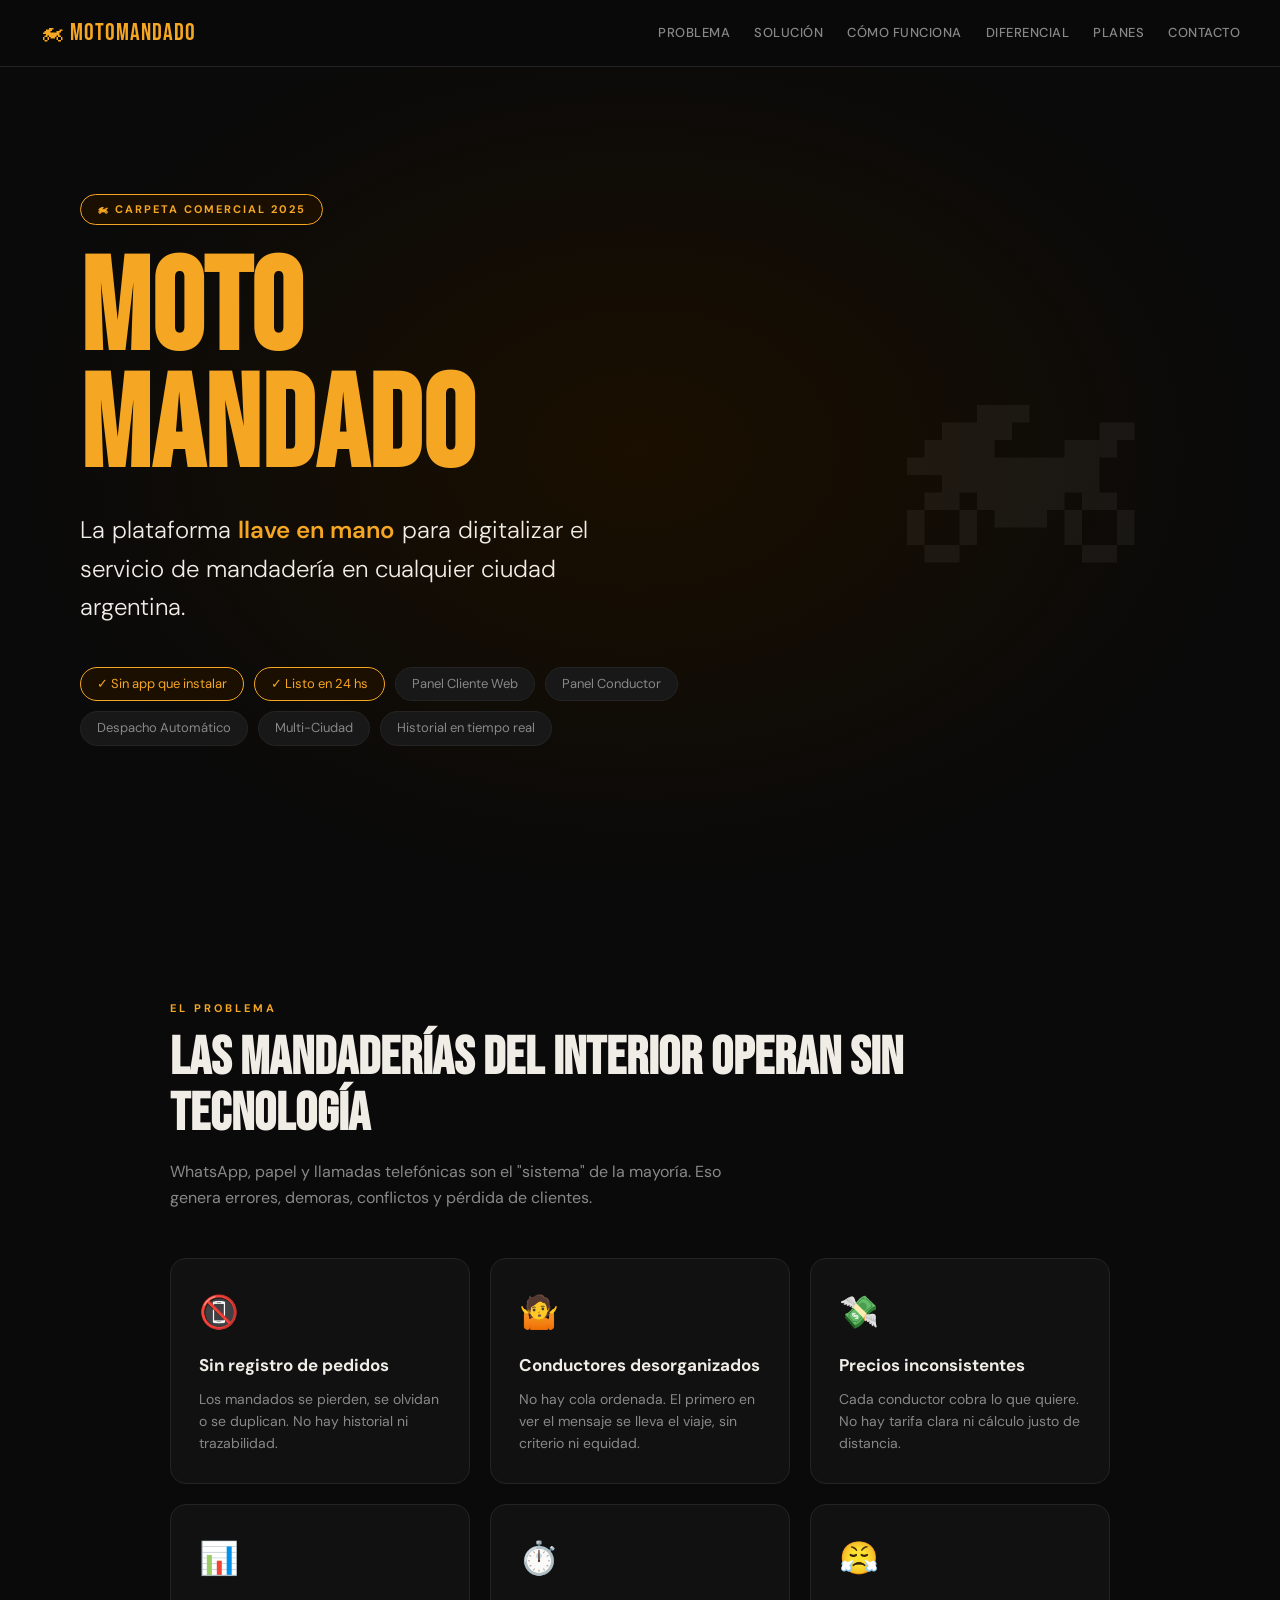
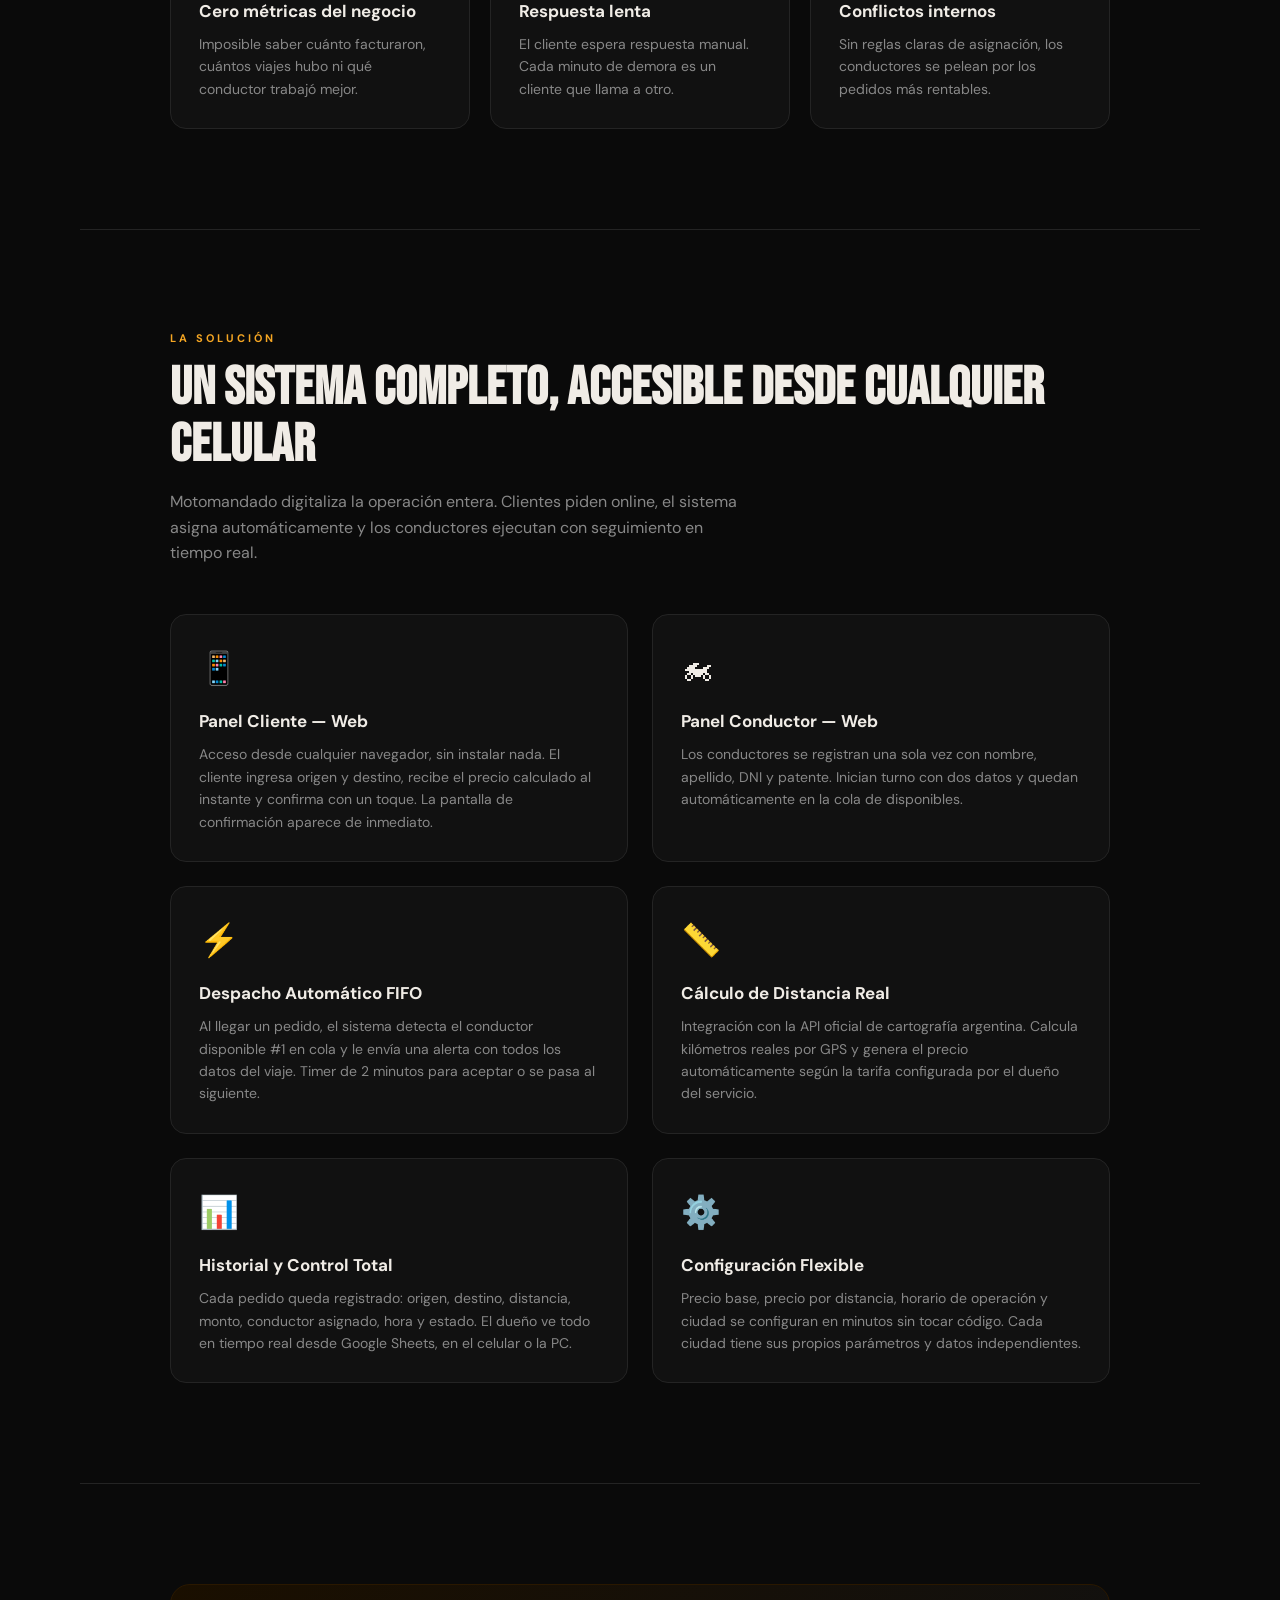
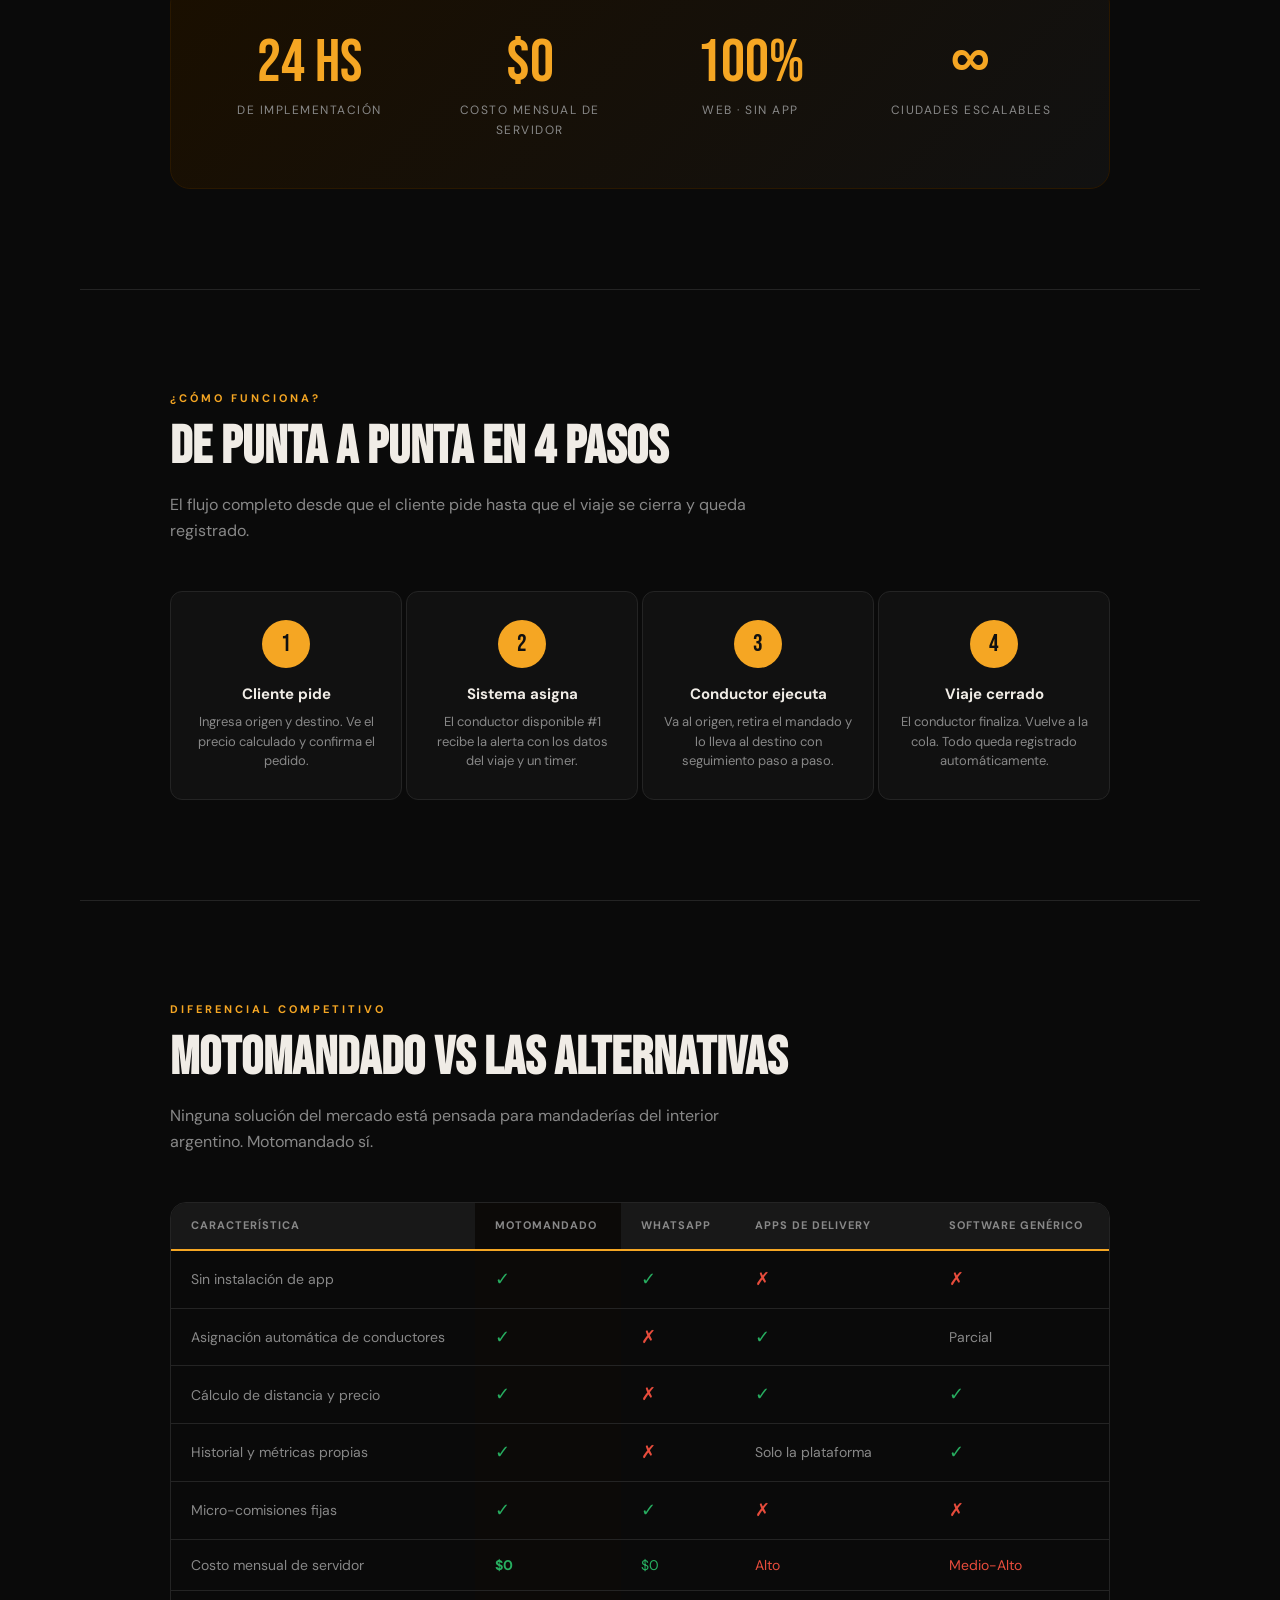
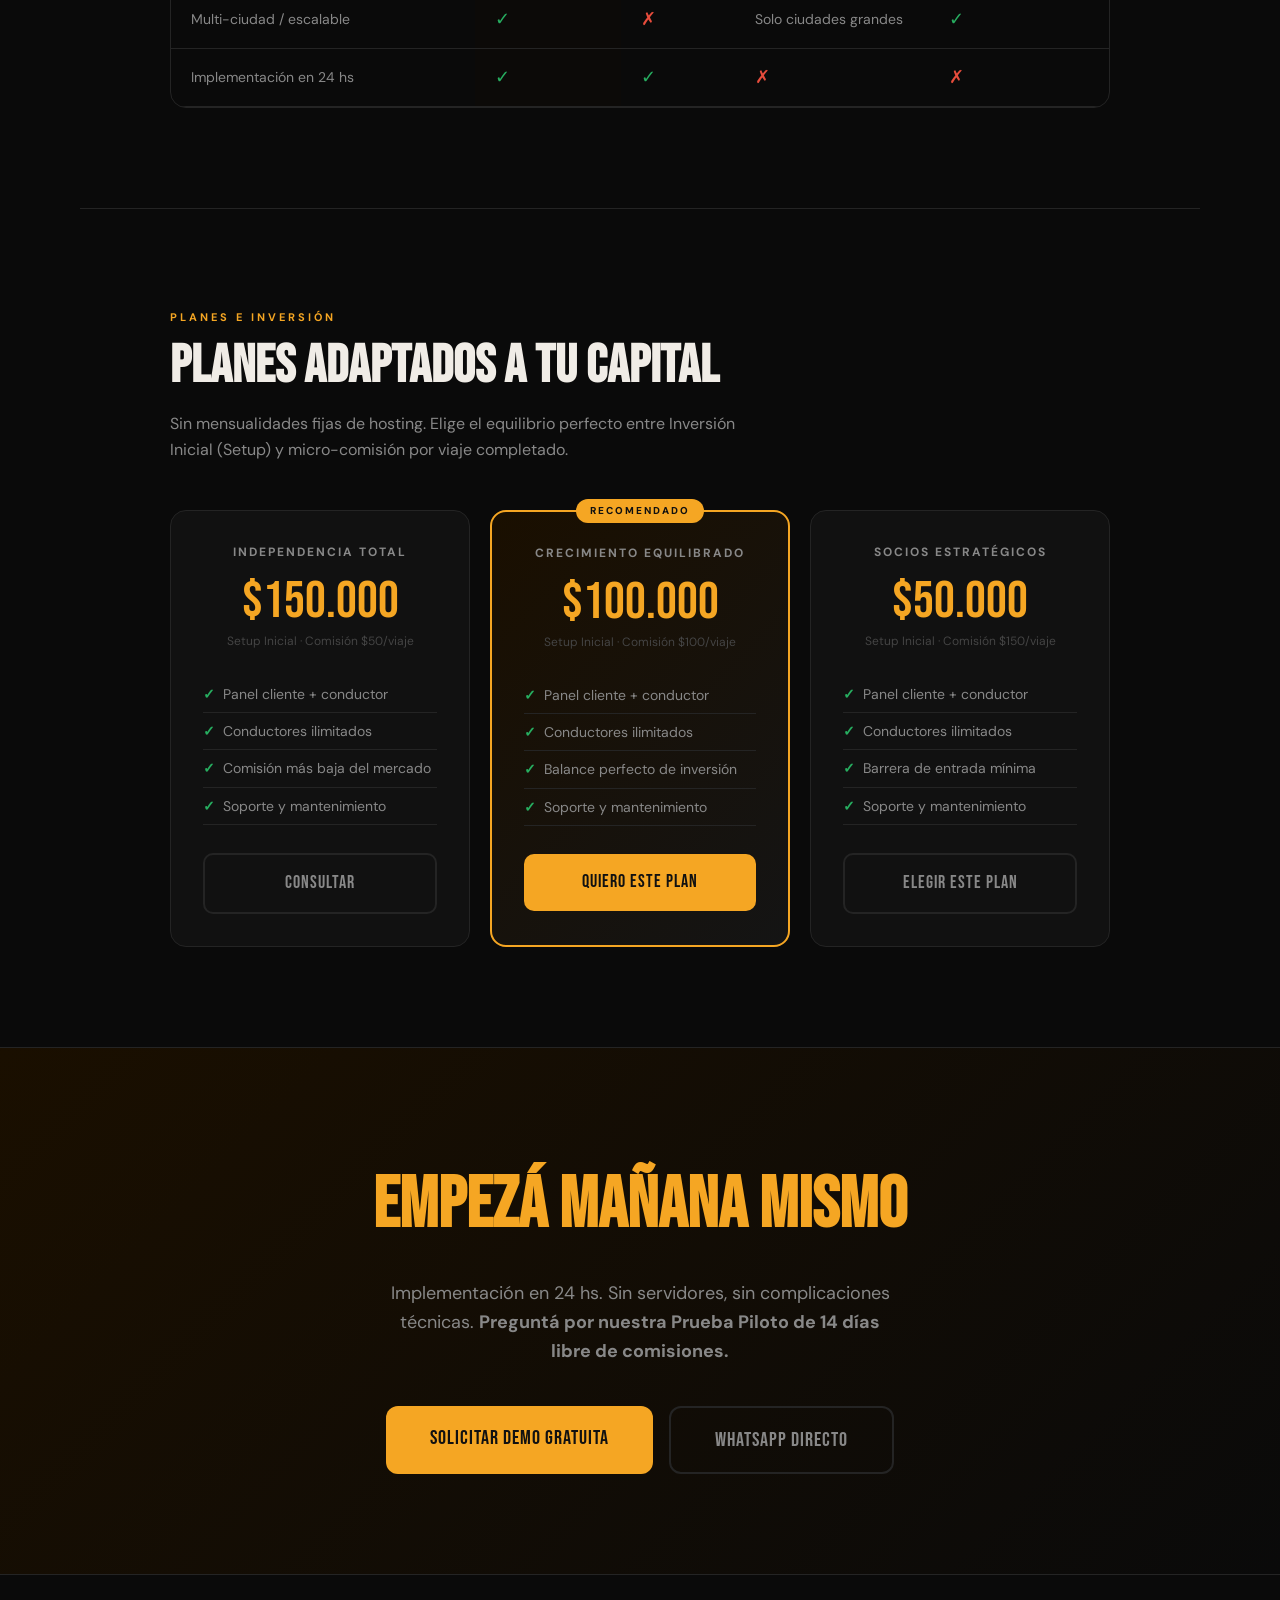
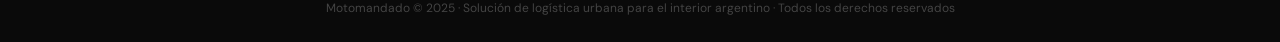
==== index.html @ 1342c2ff "Add files via upload" ====
<!DOCTYPE html>
<html lang="es">
<head>
<meta charset="UTF-8">
<meta name="viewport" content="width=device-width, initial-scale=1">
<title>Motomandado — Carpeta Corporativa</title>
<link href="https://fonts.googleapis.com/css2?family=Bebas+Neue&family=DM+Sans:wght@300;400;500;600;700&display=swap" rel="stylesheet">
<style>
*{box-sizing:border-box;margin:0;padding:0}
:root{--bg:#0a0a0a;--s1:#111;--s2:#181818;--s3:#242424;--acc:#f5a623;--grn:#27ae60;--red:#e74c3c;--txt:#f0ece6;--muted:#888;--hint:#444}
body{background:var(--bg);color:var(--txt);font-family:'DM Sans',sans-serif;line-height:1.6}

/* NAV */
nav{position:fixed;top:0;left:0;right:0;background:#0a0a0aee;backdrop-filter:blur(12px);border-bottom:1px solid var(--s3);padding:14px 40px;display:flex;align-items:center;justify-content:space-between;z-index:100}
.nav-brand{font-family:'Bebas Neue',cursive;font-size:24px;color:var(--acc);letter-spacing:1px}
.nav-links{display:flex;gap:24px}
.nav-links a{color:var(--muted);text-decoration:none;font-size:13px;font-weight:500;letter-spacing:.5px;text-transform:uppercase;transition:.2s}
.nav-links a:hover{color:var(--acc)}

/* PORTADA */
.portada{min-height:100vh;display:flex;align-items:center;background:radial-gradient(ellipse 70% 70% at 50% 50%,#1a0f00 0%,var(--bg) 70%);padding:100px 80px 60px;position:relative;overflow:hidden}
.portada::before{content:'🏍';position:absolute;right:10%;top:50%;transform:translateY(-50%);font-size:280px;opacity:.05;pointer-events:none}
.portada-inner{max-width:700px}
.portada-badge{display:inline-flex;align-items:center;gap:8px;background:#1a0f00;border:1px solid var(--acc);color:var(--acc);padding:6px 16px;border-radius:20px;font-size:11px;font-weight:700;letter-spacing:2px;text-transform:uppercase;margin-bottom:28px}
.portada h1{font-family:'Bebas Neue',cursive;font-size:clamp(72px,12vw,130px);color:var(--acc);line-height:.9;letter-spacing:1px;margin-bottom:24px}
.portada-sub{font-size:clamp(18px,2.5vw,24px);font-weight:300;color:var(--txt);max-width:520px;margin-bottom:40px}
.portada-sub strong{color:var(--acc);font-weight:600}
.portada-tags{display:flex;flex-wrap:wrap;gap:10px}
.tag{background:var(--s2);border:1px solid var(--s3);padding:6px 16px;border-radius:20px;font-size:13px;color:var(--muted)}
.tag.hi{border-color:var(--acc);color:var(--acc);background:#1a0f00}

/* SECCIONES */
.sec{padding:100px 80px;max-width:1100px;margin:0 auto}
.sec-label{font-size:11px;font-weight:700;letter-spacing:3px;text-transform:uppercase;color:var(--acc);margin-bottom:12px}
.sec-title{font-family:'Bebas Neue',cursive;font-size:clamp(36px,5vw,54px);color:var(--txt);line-height:1.05;margin-bottom:16px}
.sec-desc{font-size:16px;color:var(--muted);max-width:580px;margin-bottom:48px}

/* GRID CARDS */
.grid-3{display:grid;grid-template-columns:repeat(auto-fit,minmax(280px,1fr));gap:20px}
.grid-2{display:grid;grid-template-columns:repeat(auto-fit,minmax(340px,1fr));gap:24px}
.card{background:var(--s1);border:1px solid var(--s3);border-radius:16px;padding:28px;transition:.2s}
.card:hover{border-color:var(--acc);transform:translateY(-2px)}
.card-ico{font-size:32px;margin-bottom:14px;display:block}
.card h3{font-size:17px;font-weight:700;margin-bottom:8px}
.card p{font-size:14px;color:var(--muted);line-height:1.6}

/* DIVIDER */
.div{border:none;border-top:1px solid var(--s3);margin:0 80px}

/* METRICAS */
.metricas{background:linear-gradient(135deg,#1a0f00,#111);border:1px solid #2a1800;border-radius:20px;padding:48px;display:grid;grid-template-columns:repeat(auto-fit,minmax(180px,1fr));gap:40px;text-align:center}
.met-val{font-family:'Bebas Neue',cursive;font-size:60px;color:var(--acc);line-height:1}
.met-lbl{font-size:12px;color:var(--muted);text-transform:uppercase;letter-spacing:1.5px;margin-top:8px}

/* FLUJO */
.flujo{display:grid;grid-template-columns:repeat(auto-fit,minmax(180px,1fr));gap:4px;margin-top:40px}
.fl-step{padding:28px 20px;text-align:center;background:var(--s1);border:1px solid var(--s3);border-radius:12px;position:relative}
.fl-num{width:48px;height:48px;background:var(--acc);color:#111;border-radius:50%;font-family:'Bebas Neue',cursive;font-size:24px;display:flex;align-items:center;justify-content:center;margin:0 auto 14px}
.fl-step h4{font-size:15px;font-weight:700;margin-bottom:6px}
.fl-step p{font-size:13px;color:var(--muted);line-height:1.5}

/* COMPARATIVA */
table{width:100%;border-collapse:collapse;font-size:14px}
th{text-align:left;padding:14px 20px;background:var(--s2);color:var(--muted);font-size:11px;text-transform:uppercase;letter-spacing:1px;border-bottom:2px solid var(--acc)}
td{padding:14px 20px;border-bottom:1px solid var(--s3);color:var(--muted)}
tr:first-child td{color:var(--txt);font-weight:600}
.check{color:var(--grn);font-size:18px}
.cross{color:var(--red);font-size:18px}
.hi-col{background:#1a0f0030}

/* PLANES */
.planes{display:grid;grid-template-columns:repeat(auto-fit,minmax(260px,1fr));gap:20px}
.plan{background:var(--s1);border:1px solid var(--s3);border-radius:16px;padding:32px;text-align:center}
.plan.featured{background:linear-gradient(135deg,#1a0f00,#141414);border:2px solid var(--acc);position:relative}
.plan.featured::before{content:'RECOMENDADO';position:absolute;top:-13px;left:50%;transform:translateX(-50%);background:var(--acc);color:#111;font-size:10px;font-weight:800;letter-spacing:2px;padding:4px 14px;border-radius:20px}
.plan-name{font-size:12px;font-weight:700;text-transform:uppercase;letter-spacing:2px;color:var(--muted);margin-bottom:14px}
.plan-val{font-family:'Bebas Neue',cursive;font-size:52px;color:var(--acc);line-height:1;margin-bottom:4px}
.plan-per{font-size:12px;color:var(--hint);margin-bottom:24px}
.plan ul{list-style:none;text-align:left;margin-bottom:28px}
.plan ul li{font-size:14px;color:var(--muted);padding:7px 0;border-bottom:1px solid var(--s3);display:flex;align-items:center;gap:8px}
.plan ul li::before{content:'✓';color:var(--grn);font-weight:700;flex-shrink:0}
.btn{display:block;width:100%;padding:14px;border-radius:10px;font-family:'Bebas Neue',cursive;font-size:18px;letter-spacing:1px;text-decoration:none;text-align:center;border:none;cursor:pointer;transition:.15s}
.btn-acc{background:var(--acc);color:#111}
.btn-acc:hover{background:#f0b030}
.btn-out{background:transparent;border:2px solid var(--s3);color:var(--muted)}
.btn-out:hover{border-color:var(--acc);color:var(--acc)}

/* CTA FINAL */
.cta{background:linear-gradient(135deg,#1a0f00,#0a0a0a);border-top:1px solid var(--s3);padding:100px 80px;text-align:center}
.cta h2{font-family:'Bebas Neue',cursive;font-size:clamp(44px,7vw,72px);color:var(--acc);margin-bottom:16px}
.cta p{font-size:18px;color:var(--muted);max-width:500px;margin:0 auto 40px}
.cta-row{display:flex;justify-content:center;gap:16px;flex-wrap:wrap}
.cta-row a{padding:16px 44px;border-radius:12px;font-family:'Bebas Neue',cursive;font-size:20px;letter-spacing:1px;text-decoration:none;transition:.15s}
.cta-row .p{background:var(--acc);color:#111}
.cta-row .p:hover{background:#f0b030;transform:scale(1.03)}
.cta-row .s{background:transparent;border:2px solid var(--s3);color:var(--muted)}
.cta-row .s:hover{border-color:var(--acc);color:var(--acc)}

footer{text-align:center;padding:24px;border-top:1px solid var(--s3);font-size:12px;color:var(--hint)}

@media(max-width:700px){
  .portada,.sec,.div,.cta{padding-left:24px;padding-right:24px}
  nav{padding:14px 20px}
  .nav-links{display:none}
  .portada::before{display:none}
  .metricas{padding:28px 20px;gap:28px}
}
</style>
</head>
<body>

<nav>
  <div class="nav-brand">🏍 Motomandado</div>
  <div class="nav-links">
    <a href="#problema">Problema</a>
    <a href="#solucion">Solución</a>
    <a href="#como">Cómo funciona</a>
    <a href="#diferencial">Diferencial</a>
    <a href="#planes">Planes</a>
    <a href="#contacto">Contacto</a>
  </div>
</nav>

<!-- PORTADA -->
<div class="portada">
  <div class="portada-inner">
    <div class="portada-badge">🏍 Carpeta Comercial 2025</div>
    <h1>Moto<br>Mandado</h1>
    <p class="portada-sub">La plataforma <strong>llave en mano</strong> para digitalizar el servicio de mandadería en cualquier ciudad argentina.</p>
    <div class="portada-tags">
      <span class="tag hi">✓ Sin app que instalar</span>
      <span class="tag hi">✓ Listo en 24 hs</span>
      <span class="tag">Panel Cliente Web</span>
      <span class="tag">Panel Conductor</span>
      <span class="tag">Despacho Automático</span>
      <span class="tag">Multi-Ciudad</span>
      <span class="tag">Historial en tiempo real</span>
    </div>
  </div>
</div>

<!-- PROBLEMA -->
<section class="sec" id="problema">
  <div class="sec-label">El problema</div>
  <h2 class="sec-title">Las mandaderías del interior operan sin tecnología</h2>
  <p class="sec-desc">WhatsApp, papel y llamadas telefónicas son el "sistema" de la mayoría. Eso genera errores, demoras, conflictos y pérdida de clientes.</p>
  <div class="grid-3">
    <div class="card">
      <span class="card-ico">📵</span>
      <h3>Sin registro de pedidos</h3>
      <p>Los mandados se pierden, se olvidan o se duplican. No hay historial ni trazabilidad.</p>
    </div>
    <div class="card">
      <span class="card-ico">🤷</span>
      <h3>Conductores desorganizados</h3>
      <p>No hay cola ordenada. El primero en ver el mensaje se lleva el viaje, sin criterio ni equidad.</p>
    </div>
    <div class="card">
      <span class="card-ico">💸</span>
      <h3>Precios inconsistentes</h3>
      <p>Cada conductor cobra lo que quiere. No hay tarifa clara ni cálculo justo de distancia.</p>
    </div>
    <div class="card">
      <span class="card-ico">📊</span>
      <h3>Cero métricas del negocio</h3>
      <p>Imposible saber cuánto facturaron, cuántos viajes hubo ni qué conductor trabajó mejor.</p>
    </div>
    <div class="card">
      <span class="card-ico">⏱️</span>
      <h3>Respuesta lenta</h3>
      <p>El cliente espera respuesta manual. Cada minuto de demora es un cliente que llama a otro.</p>
    </div>
    <div class="card">
      <span class="card-ico">😤</span>
      <h3>Conflictos internos</h3>
      <p>Sin reglas claras de asignación, los conductores se pelean por los pedidos más rentables.</p>
    </div>
  </div>
</section>

<hr class="div">

<!-- SOLUCIÓN -->
<section class="sec" id="solucion">
  <div class="sec-label">La solución</div>
  <h2 class="sec-title">Un sistema completo, accesible desde cualquier celular</h2>
  <p class="sec-desc">Motomandado digitaliza la operación entera. Clientes piden online, el sistema asigna automáticamente y los conductores ejecutan con seguimiento en tiempo real.</p>
  <div class="grid-2">
    <div class="card">
      <span class="card-ico">📱</span>
      <h3>Panel Cliente — Web</h3>
      <p>Acceso desde cualquier navegador, sin instalar nada. El cliente ingresa origen y destino, recibe el precio calculado al instante y confirma con un toque. La pantalla de confirmación aparece de inmediato.</p>
    </div>
    <div class="card">
      <span class="card-ico">🏍</span>
      <h3>Panel Conductor — Web</h3>
      <p>Los conductores se registran una sola vez con nombre, apellido, DNI y patente. Inician turno con dos datos y quedan automáticamente en la cola de disponibles.</p>
    </div>
    <div class="card">
      <span class="card-ico">⚡</span>
      <h3>Despacho Automático FIFO</h3>
      <p>Al llegar un pedido, el sistema detecta el conductor disponible #1 en cola y le envía una alerta con todos los datos del viaje. Timer de 2 minutos para aceptar o se pasa al siguiente.</p>
    </div>
    <div class="card">
      <span class="card-ico">📏</span>
      <h3>Cálculo de Distancia Real</h3>
      <p>Integración con la API oficial de cartografía argentina. Calcula kilómetros reales por GPS y genera el precio automáticamente según la tarifa configurada por el dueño del servicio.</p>
    </div>
    <div class="card">
      <span class="card-ico">📊</span>
      <h3>Historial y Control Total</h3>
      <p>Cada pedido queda registrado: origen, destino, distancia, monto, conductor asignado, hora y estado. El dueño ve todo en tiempo real desde Google Sheets, en el celular o la PC.</p>
    </div>
    <div class="card">
      <span class="card-ico">⚙️</span>
      <h3>Configuración Flexible</h3>
      <p>Precio base, precio por distancia, horario de operación y ciudad se configuran en minutos sin tocar código. Cada ciudad tiene sus propios parámetros y datos independientes.</p>
    </div>
  </div>
</section>

<hr class="div">

<!-- MÉTRICAS -->
<section class="sec">
  <div class="metricas">
    <div><div class="met-val">24 hs</div><div class="met-lbl">De implementación</div></div>
    <div><div class="met-val">$0</div><div class="met-lbl">Costo mensual de servidor</div></div>
    <div><div class="met-val">100%</div><div class="met-lbl">Web · Sin app</div></div>
    <div><div class="met-val">∞</div><div class="met-lbl">Ciudades escalables</div></div>
  </div>
</section>

<hr class="div">

<!-- CÓMO FUNCIONA -->
<section class="sec" id="como">
  <div class="sec-label">¿Cómo funciona?</div>
  <h2 class="sec-title">De punta a punta en 4 pasos</h2>
  <p class="sec-desc">El flujo completo desde que el cliente pide hasta que el viaje se cierra y queda registrado.</p>
  <div class="flujo">
    <div class="fl-step">
      <div class="fl-num">1</div>
      <h4>Cliente pide</h4>
      <p>Ingresa origen y destino. Ve el precio calculado y confirma el pedido.</p>
    </div>
    <div class="fl-step">
      <div class="fl-num">2</div>
      <h4>Sistema asigna</h4>
      <p>El conductor disponible #1 recibe la alerta con los datos del viaje y un timer.</p>
    </div>
    <div class="fl-step">
      <div class="fl-num">3</div>
      <h4>Conductor ejecuta</h4>
      <p>Va al origen, retira el mandado y lo lleva al destino con seguimiento paso a paso.</p>
    </div>
    <div class="fl-step">
      <div class="fl-num">4</div>
      <h4>Viaje cerrado</h4>
      <p>El conductor finaliza. Vuelve a la cola. Todo queda registrado automáticamente.</p>
    </div>
  </div>
</section>

<hr class="div">

<!-- DIFERENCIAL -->
<section class="sec" id="diferencial">
  <div class="sec-label">Diferencial competitivo</div>
  <h2 class="sec-title">Motomandado vs las alternativas</h2>
  <p class="sec-desc">Ninguna solución del mercado está pensada para mandaderías del interior argentino. Motomandado sí.</p>
  <div style="overflow-x:auto;border-radius:16px;border:1px solid var(--s3)">
    <table>
      <tr>
        <th>Característica</th>
        <th class="hi-col">Motomandado</th>
        <th>WhatsApp</th>
        <th>Apps de delivery</th>
        <th>Software genérico</th>
      </tr>
      <tr>
        <td>Sin instalación de app</td>
        <td class="hi-col check">✓</td>
        <td class="check">✓</td>
        <td class="cross">✗</td>
        <td class="cross">✗</td>
      </tr>
      <tr>
        <td>Asignación automática de conductores</td>
        <td class="hi-col check">✓</td>
        <td class="cross">✗</td>
        <td class="check">✓</td>
        <td>Parcial</td>
      </tr>
      <tr>
        <td>Cálculo de distancia y precio</td>
        <td class="hi-col check">✓</td>
        <td class="cross">✗</td>
        <td class="check">✓</td>
        <td class="check">✓</td>
      </tr>
      <tr>
        <td>Historial y métricas propias</td>
        <td class="hi-col check">✓</td>
        <td class="cross">✗</td>
        <td>Solo la plataforma</td>
        <td class="check">✓</td>
      </tr>
      <tr>
        <td>Micro-comisiones fijas</td>
        <td class="hi-col check">✓</td>
        <td class="check">✓</td>
        <td class="cross">✗</td>
        <td class="cross">✗</td>
      </tr>
      <tr>
        <td>Costo mensual de servidor</td>
        <td class="hi-col" style="color:var(--grn);font-weight:700">$0</td>
        <td style="color:var(--grn)">$0</td>
        <td style="color:var(--red)">Alto</td>
        <td style="color:var(--red)">Medio-Alto</td>
      </tr>
      <tr>
        <td>Multi-ciudad / escalable</td>
        <td class="hi-col check">✓</td>
        <td class="cross">✗</td>
        <td>Solo ciudades grandes</td>
        <td class="check">✓</td>
      </tr>
      <tr>
        <td>Implementación en 24 hs</td>
        <td class="hi-col check">✓</td>
        <td class="check">✓</td>
        <td class="cross">✗</td>
        <td class="cross">✗</td>
      </tr>
    </table>
  </div>
</section>

<hr class="div">

<!-- PLANES -->
<section class="sec" id="planes">
  <div class="sec-label">Planes e inversión</div>
  <h2 class="sec-title">Planes adaptados a tu capital</h2>
  <p class="sec-desc">Sin mensualidades fijas de hosting. Elige el equilibrio perfecto entre Inversión Inicial (Setup) y micro-comisión por viaje completado.</p>
  <div class="planes">
    <div class="plan">
      <div class="plan-name">Independencia Total</div>
      <div class="plan-val">$150.000</div>
      <div class="plan-per">Setup Inicial · Comisión $50/viaje</div>
      <ul>
        <li>Panel cliente + conductor</li>
        <li>Conductores ilimitados</li>
        <li>Comisión más baja del mercado</li>
        <li>Soporte y mantenimiento</li>
      </ul>
      <a href="https://wa.me/5491166508379?text=Hola!%20Me%20interesa%20adquirir%20un%20plan%20de%20Motomandado" class="btn btn-out" target="_blank">Consultar</a>
    </div>
    <div class="plan featured">
      <div class="plan-name">Crecimiento Equilibrado</div>
      <div class="plan-val">$100.000</div>
      <div class="plan-per">Setup Inicial · Comisión $100/viaje</div>
      <ul>
        <li>Panel cliente + conductor</li>
        <li>Conductores ilimitados</li>
        <li>Balance perfecto de inversión</li>
        <li>Soporte y mantenimiento</li>
      </ul>
      <a href="https://wa.me/5491166508379?text=Hola!%20Me%20interesa%20el%20Plan%20Equilibrado%20de%20Motomandado" class="btn btn-acc" target="_blank">Quiero este plan</a>
    </div>
    <div class="plan">
      <div class="plan-name">Socios Estratégicos</div>
      <div class="plan-val">$50.000</div>
      <div class="plan-per">Setup Inicial · Comisión $150/viaje</div>
      <ul>
        <li>Panel cliente + conductor</li>
        <li>Conductores ilimitados</li>
        <li>Barrera de entrada mínima</li>
        <li>Soporte y mantenimiento</li>
      </ul>
      <a href="https://wa.me/5491166508379?text=Hola!%20Me%20interesa%20el%20Plan%20Socios%20Estrategicos%20de%20Motomandado" class="btn btn-out" target="_blank">Elegir este plan</a>
    </div>
  </div>
</section>

<!-- CTA FINAL -->
<div class="cta" id="contacto">
  <h2>Empezá mañana mismo</h2>
  <p>Implementación en 24 hs. Sin servidores, sin complicaciones técnicas. <strong>Preguntá por nuestra Prueba Piloto de 14 días libre de comisiones.</strong></p>
  <div class="cta-row">
    <a href="https://wa.me/5491166508379?text=Hola!%20Quiero%20solicitar%20una%20demo%20del%20sistema%20Motomandado" class="p" target="_blank">Solicitar demo gratuita</a>
    <a href="https://wa.me/5491166508379?text=Hola!%20Tengo%20algunas%20consultas%20sobre%20Motomandado" class="s" target="_blank">WhatsApp directo</a>
  </div>
</div>

<footer>Motomandado © 2025 · Solución de logística urbana para el interior argentino · Todos los derechos reservados</footer>

</body>
</html>
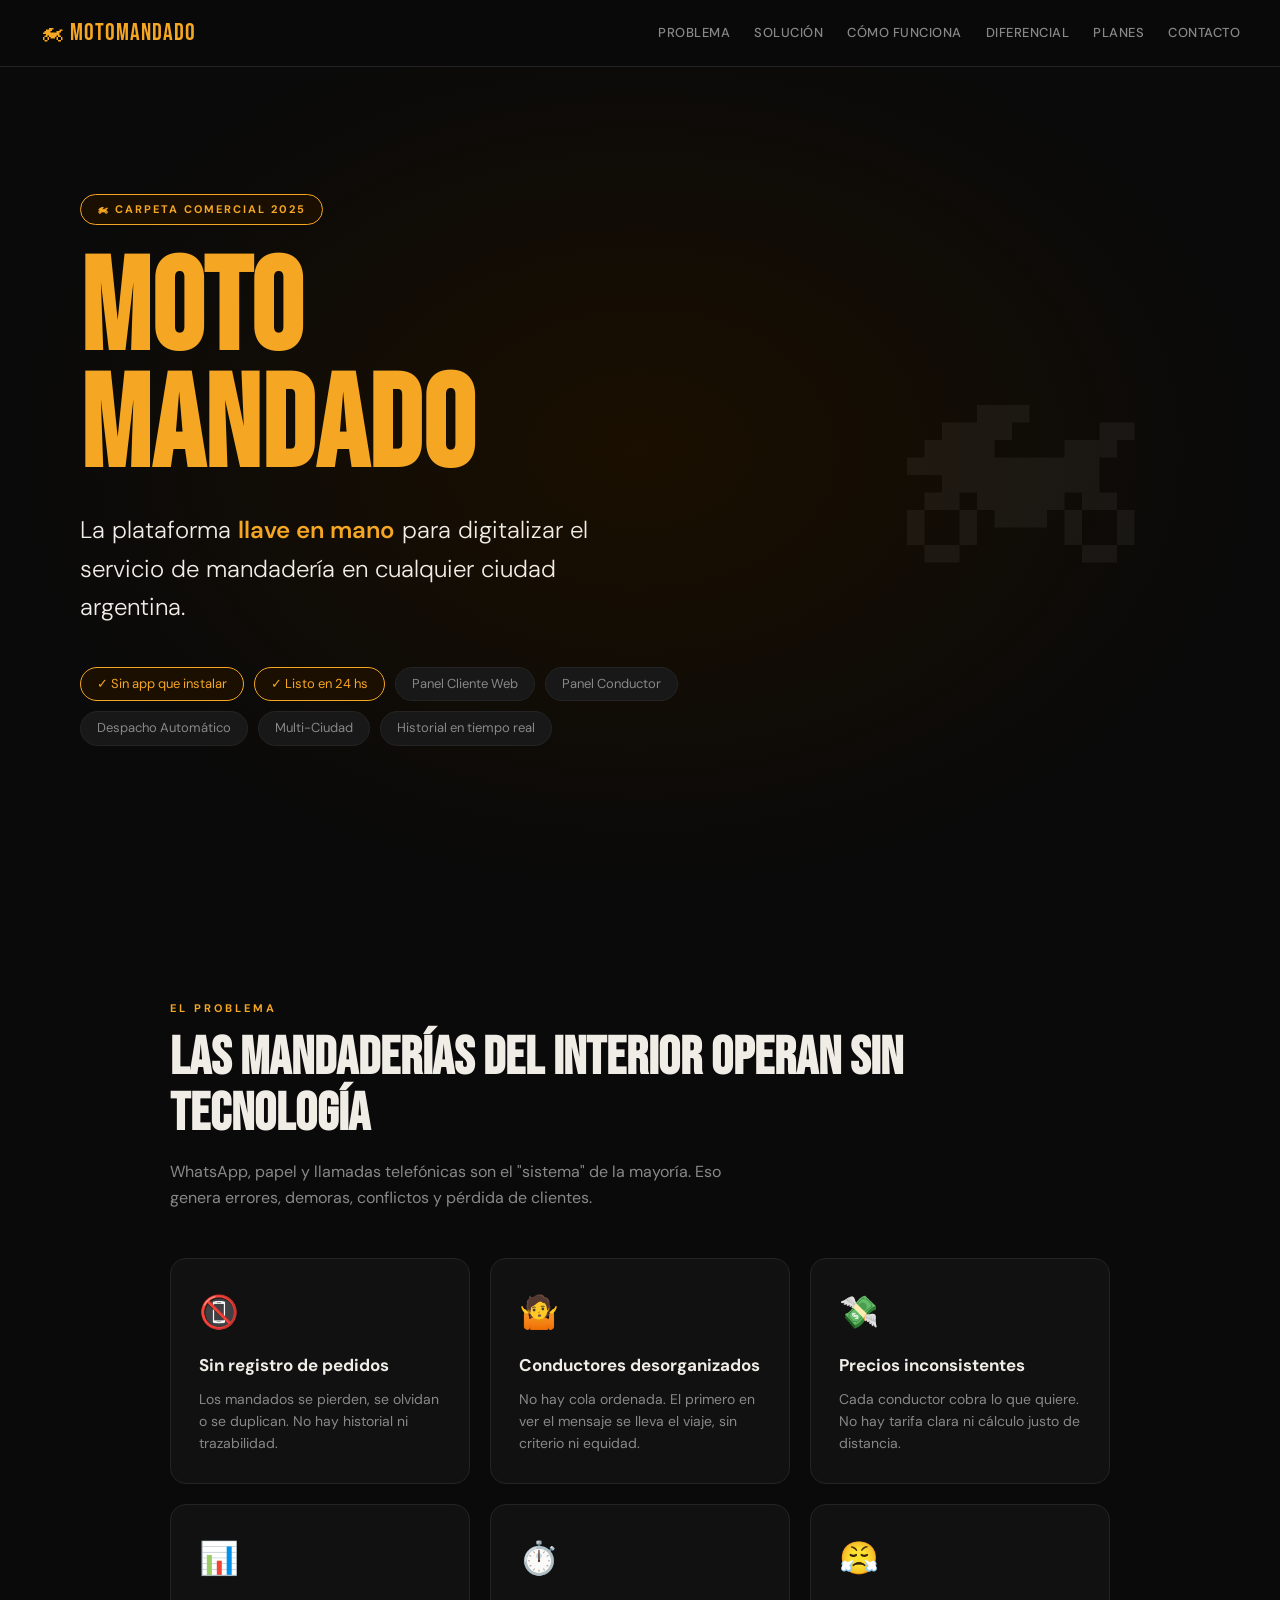
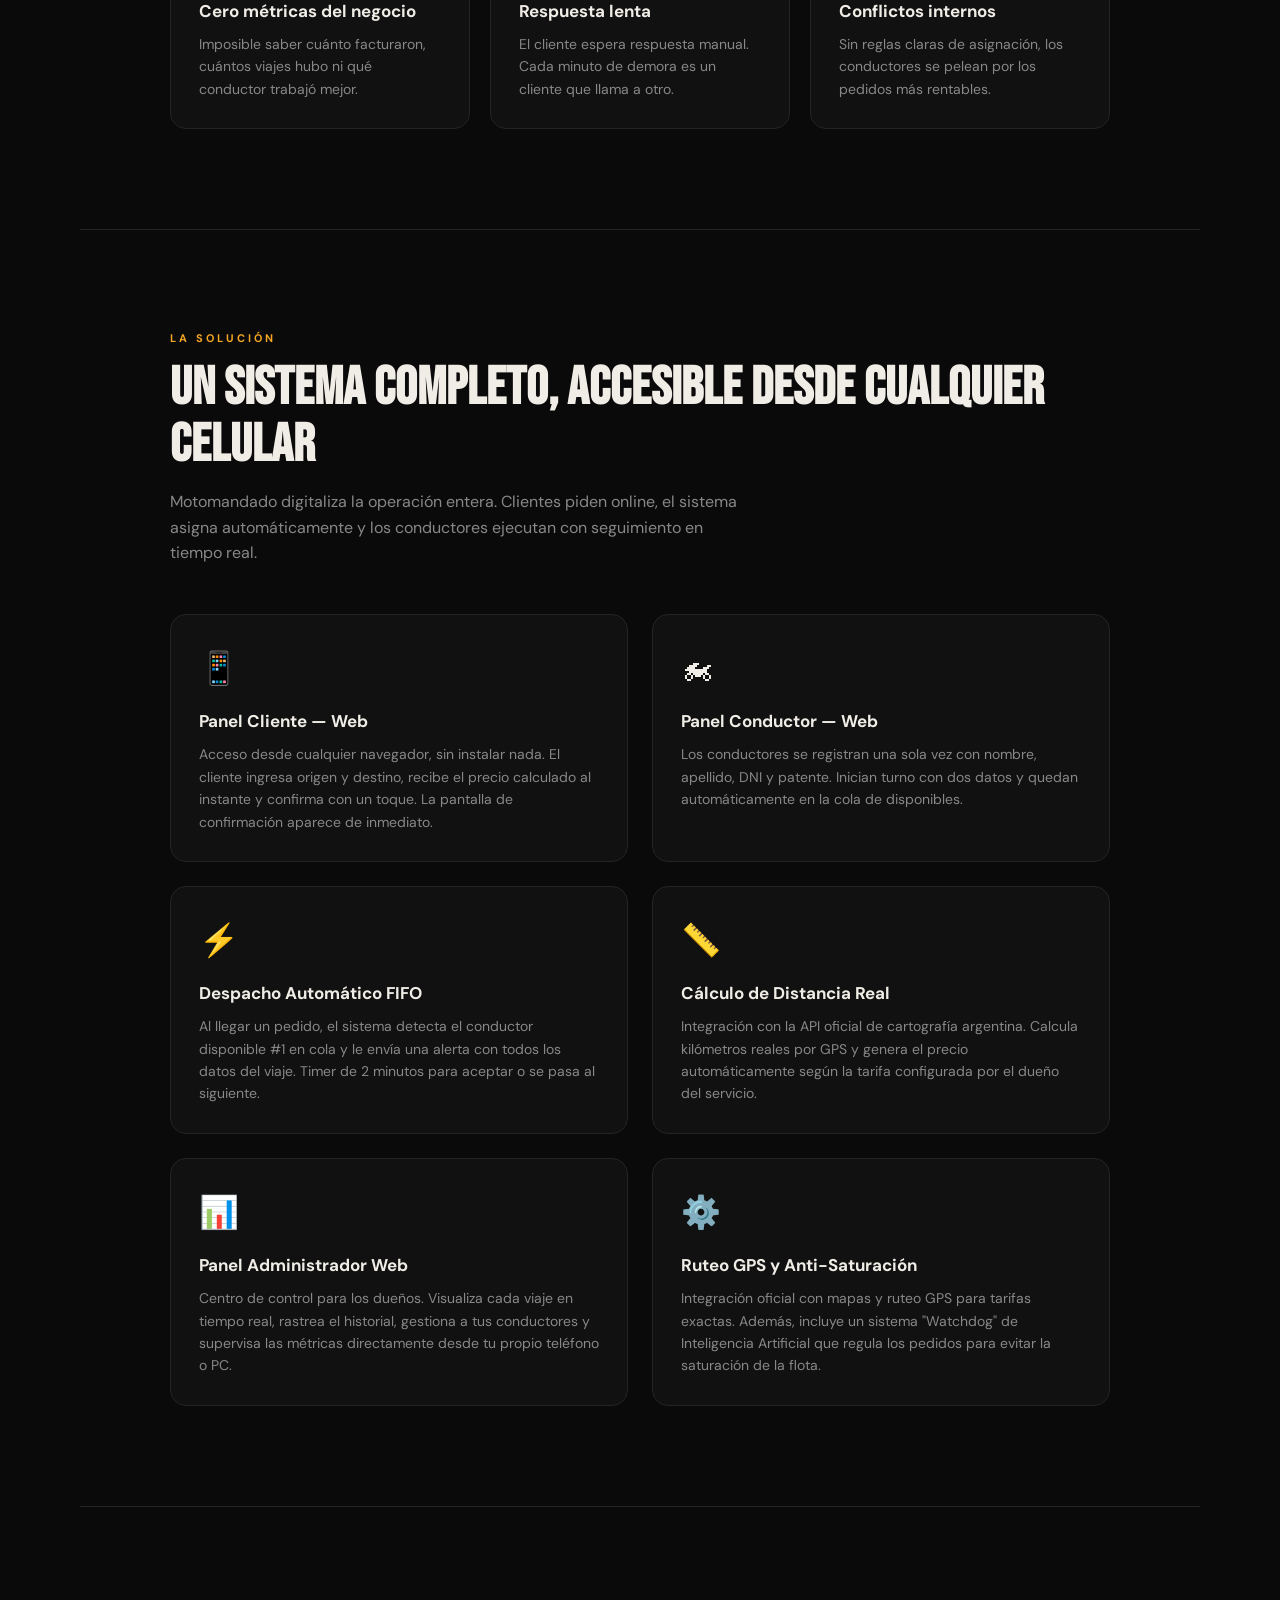
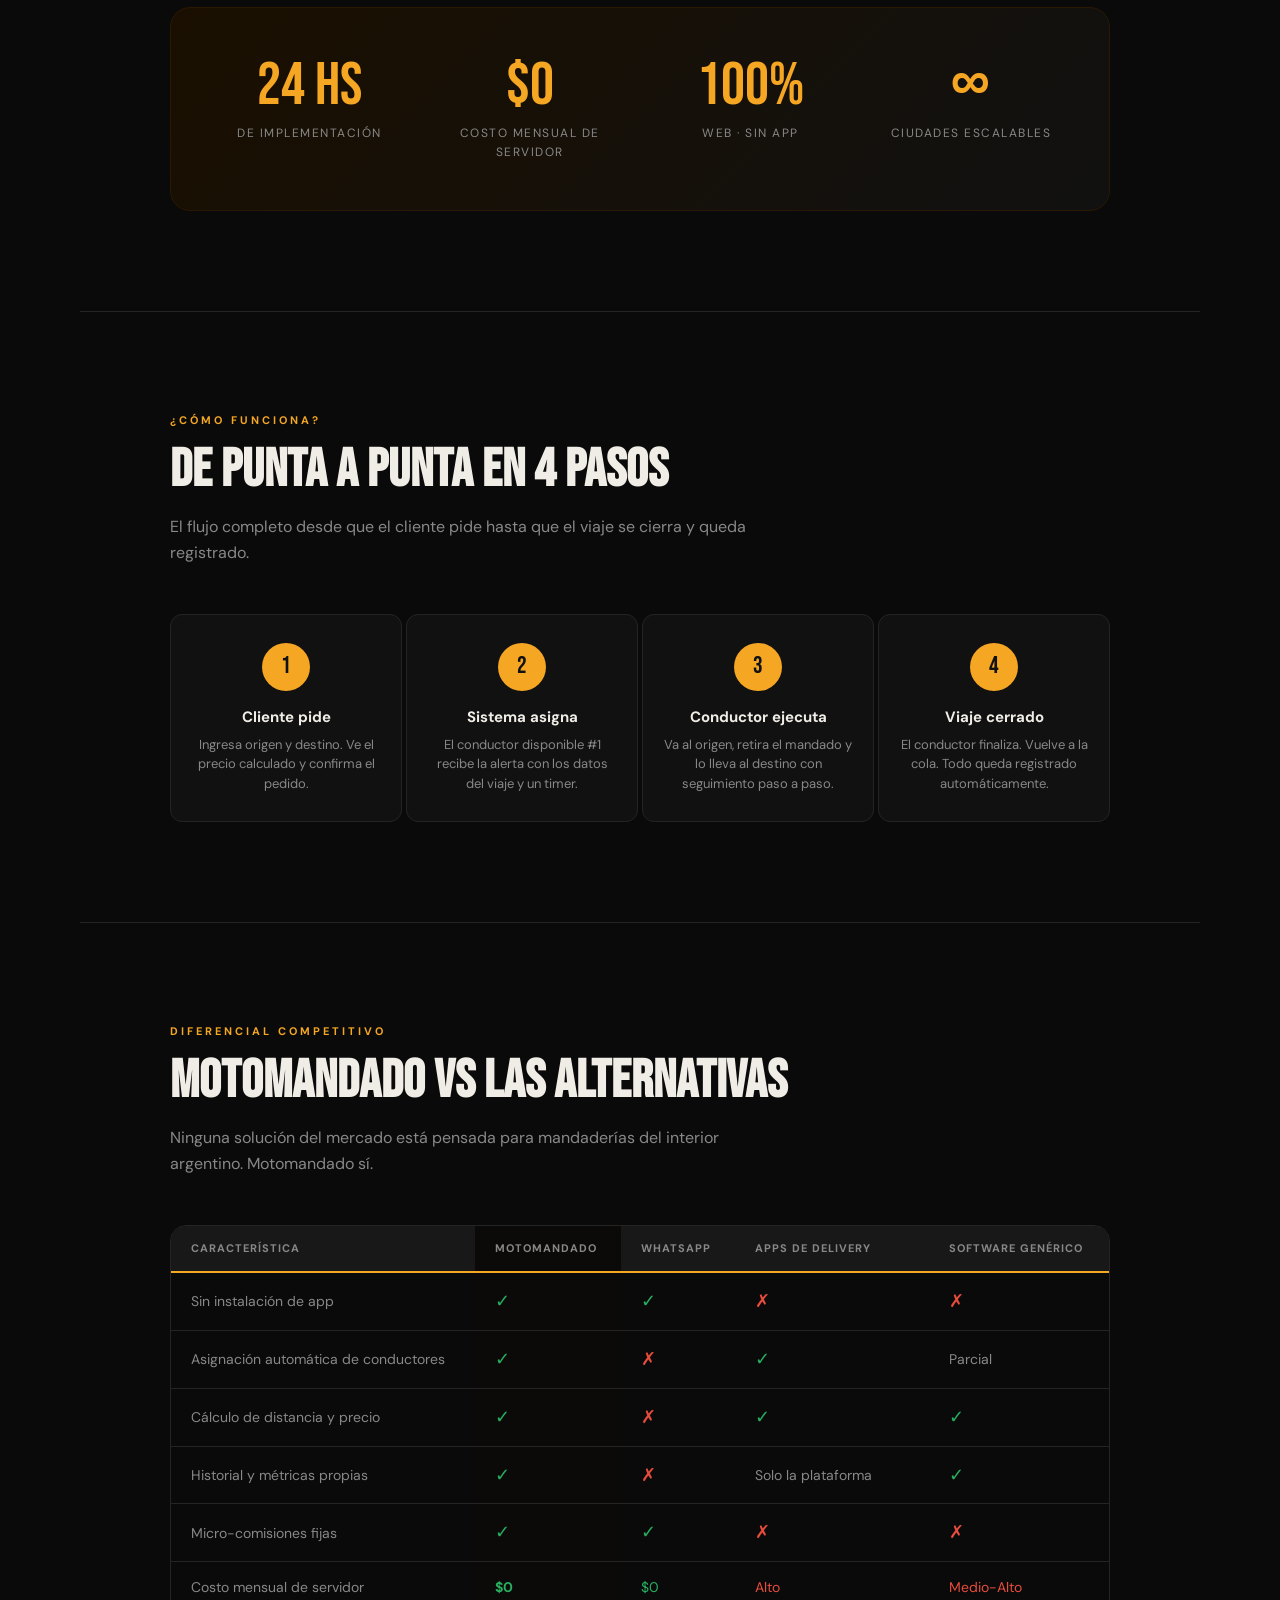
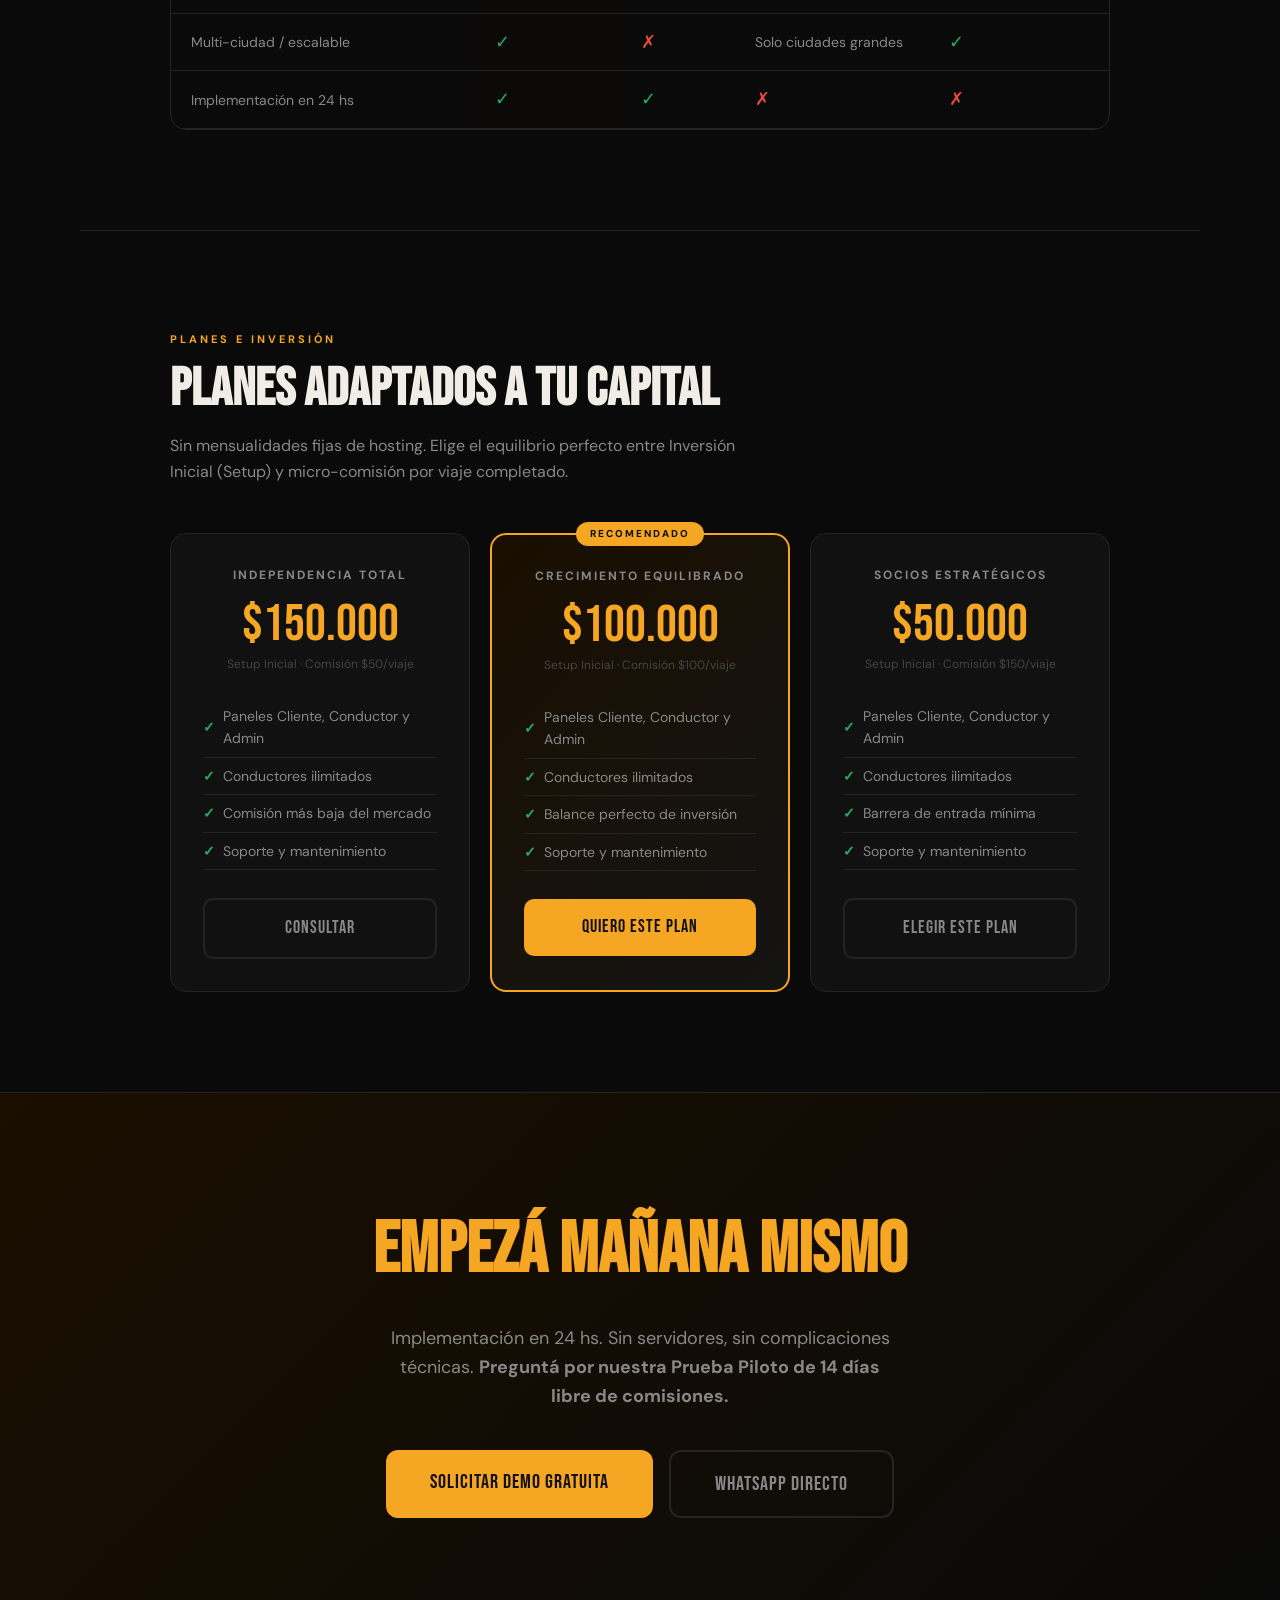
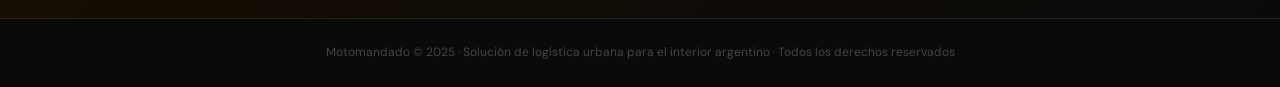
==== commit 5dba3b2b: "Add files via upload" ====
--- a/index.html
+++ b/index.html
@@ -208,13 +208,13 @@
     </div>
     <div class="card">
       <span class="card-ico">📊</span>
-      <h3>Historial y Control Total</h3>
-      <p>Cada pedido queda registrado: origen, destino, distancia, monto, conductor asignado, hora y estado. El dueño ve todo en tiempo real desde Google Sheets, en el celular o la PC.</p>
+      <h3>Panel Administrador Web</h3>
+      <p>Centro de control para los dueños. Visualiza cada viaje en tiempo real, rastrea el historial, gestiona a tus conductores y supervisa las métricas directamente desde tu propio teléfono o PC.</p>
     </div>
     <div class="card">
       <span class="card-ico">⚙️</span>
-      <h3>Configuración Flexible</h3>
-      <p>Precio base, precio por distancia, horario de operación y ciudad se configuran en minutos sin tocar código. Cada ciudad tiene sus propios parámetros y datos independientes.</p>
+      <h3>Ruteo GPS y Anti-Saturación</h3>
+      <p>Integración oficial con mapas y ruteo GPS para tarifas exactas. Además, incluye un sistema "Watchdog" de Inteligencia Artificial que regula los pedidos para evitar la saturación de la flota.</p>
     </div>
   </div>
 </section>
@@ -351,7 +351,7 @@
       <div class="plan-val">$150.000</div>
       <div class="plan-per">Setup Inicial · Comisión $50/viaje</div>
       <ul>
-        <li>Panel cliente + conductor</li>
+        <li>Paneles Cliente, Conductor y Admin</li>
         <li>Conductores ilimitados</li>
         <li>Comisión más baja del mercado</li>
         <li>Soporte y mantenimiento</li>
@@ -363,7 +363,7 @@
       <div class="plan-val">$100.000</div>
       <div class="plan-per">Setup Inicial · Comisión $100/viaje</div>
       <ul>
-        <li>Panel cliente + conductor</li>
+        <li>Paneles Cliente, Conductor y Admin</li>
         <li>Conductores ilimitados</li>
         <li>Balance perfecto de inversión</li>
         <li>Soporte y mantenimiento</li>
@@ -375,7 +375,7 @@
       <div class="plan-val">$50.000</div>
       <div class="plan-per">Setup Inicial · Comisión $150/viaje</div>
       <ul>
-        <li>Panel cliente + conductor</li>
+        <li>Paneles Cliente, Conductor y Admin</li>
         <li>Conductores ilimitados</li>
         <li>Barrera de entrada mínima</li>
         <li>Soporte y mantenimiento</li>
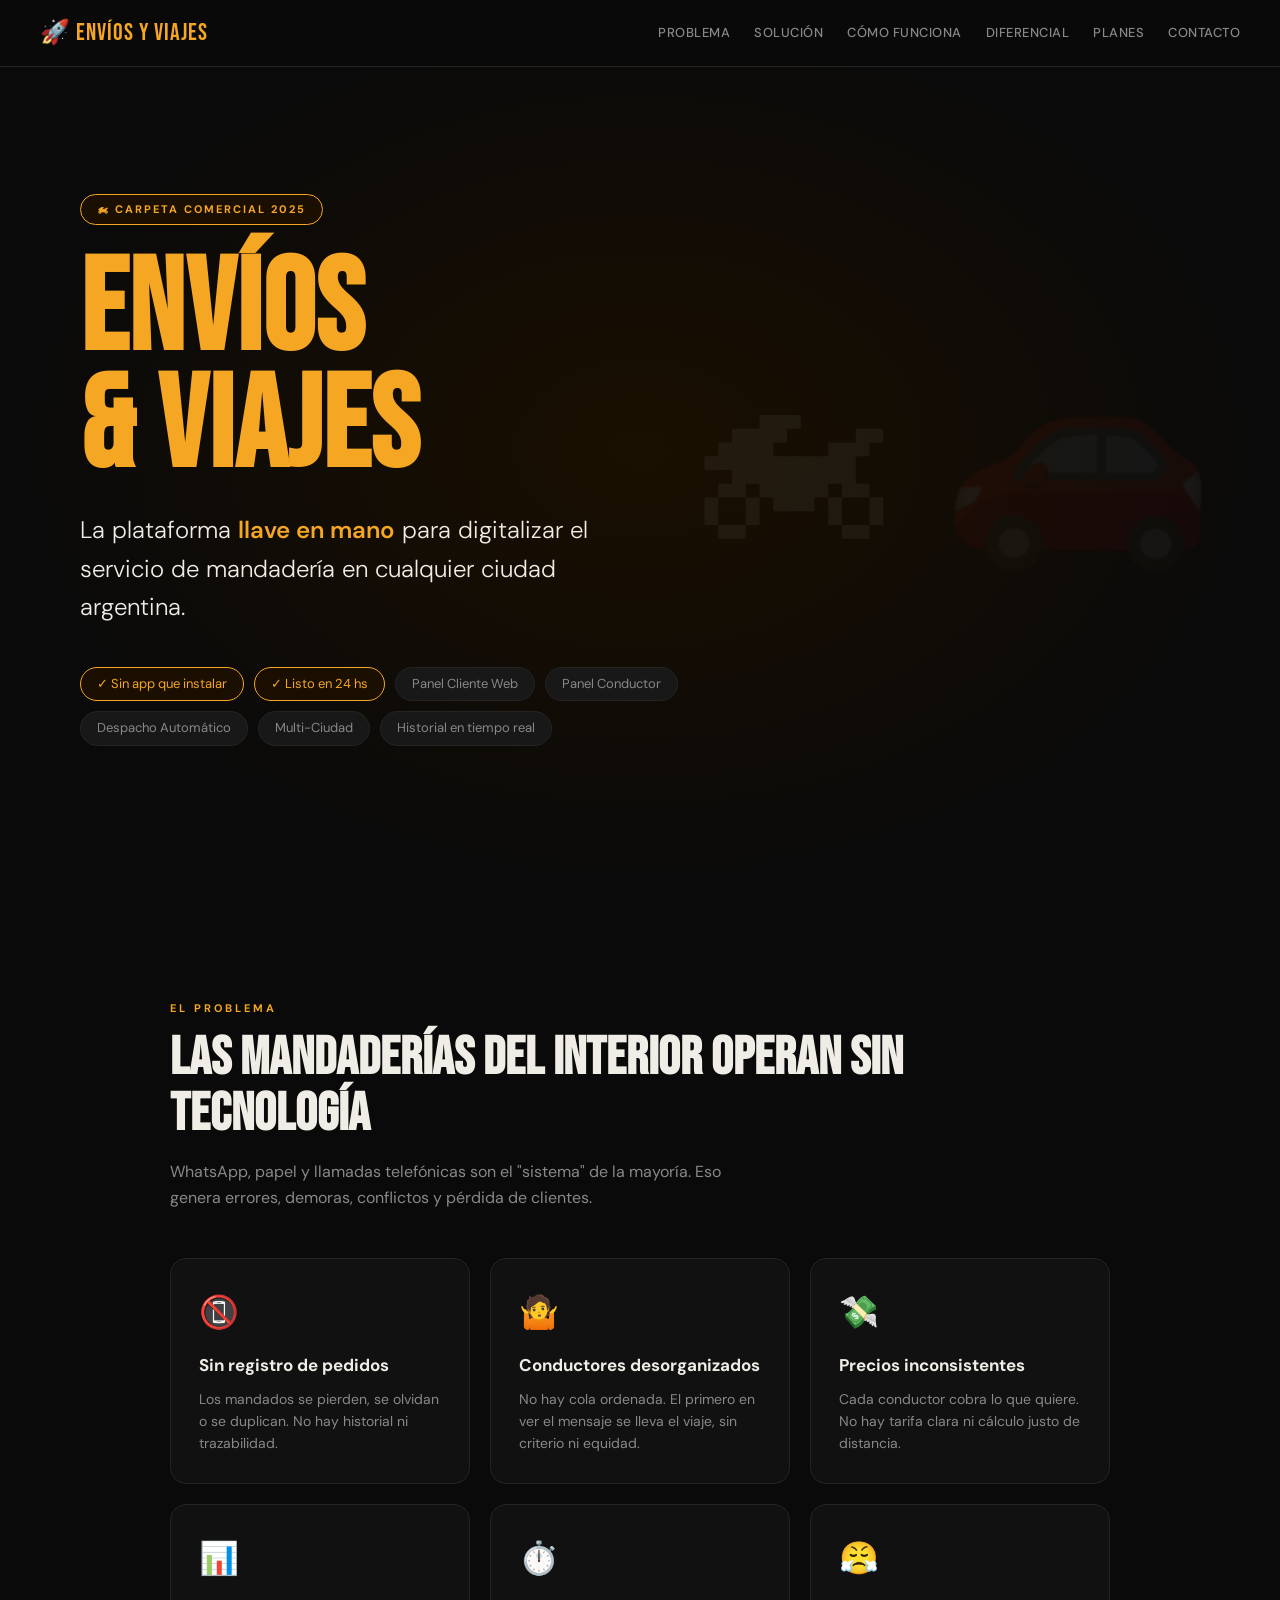
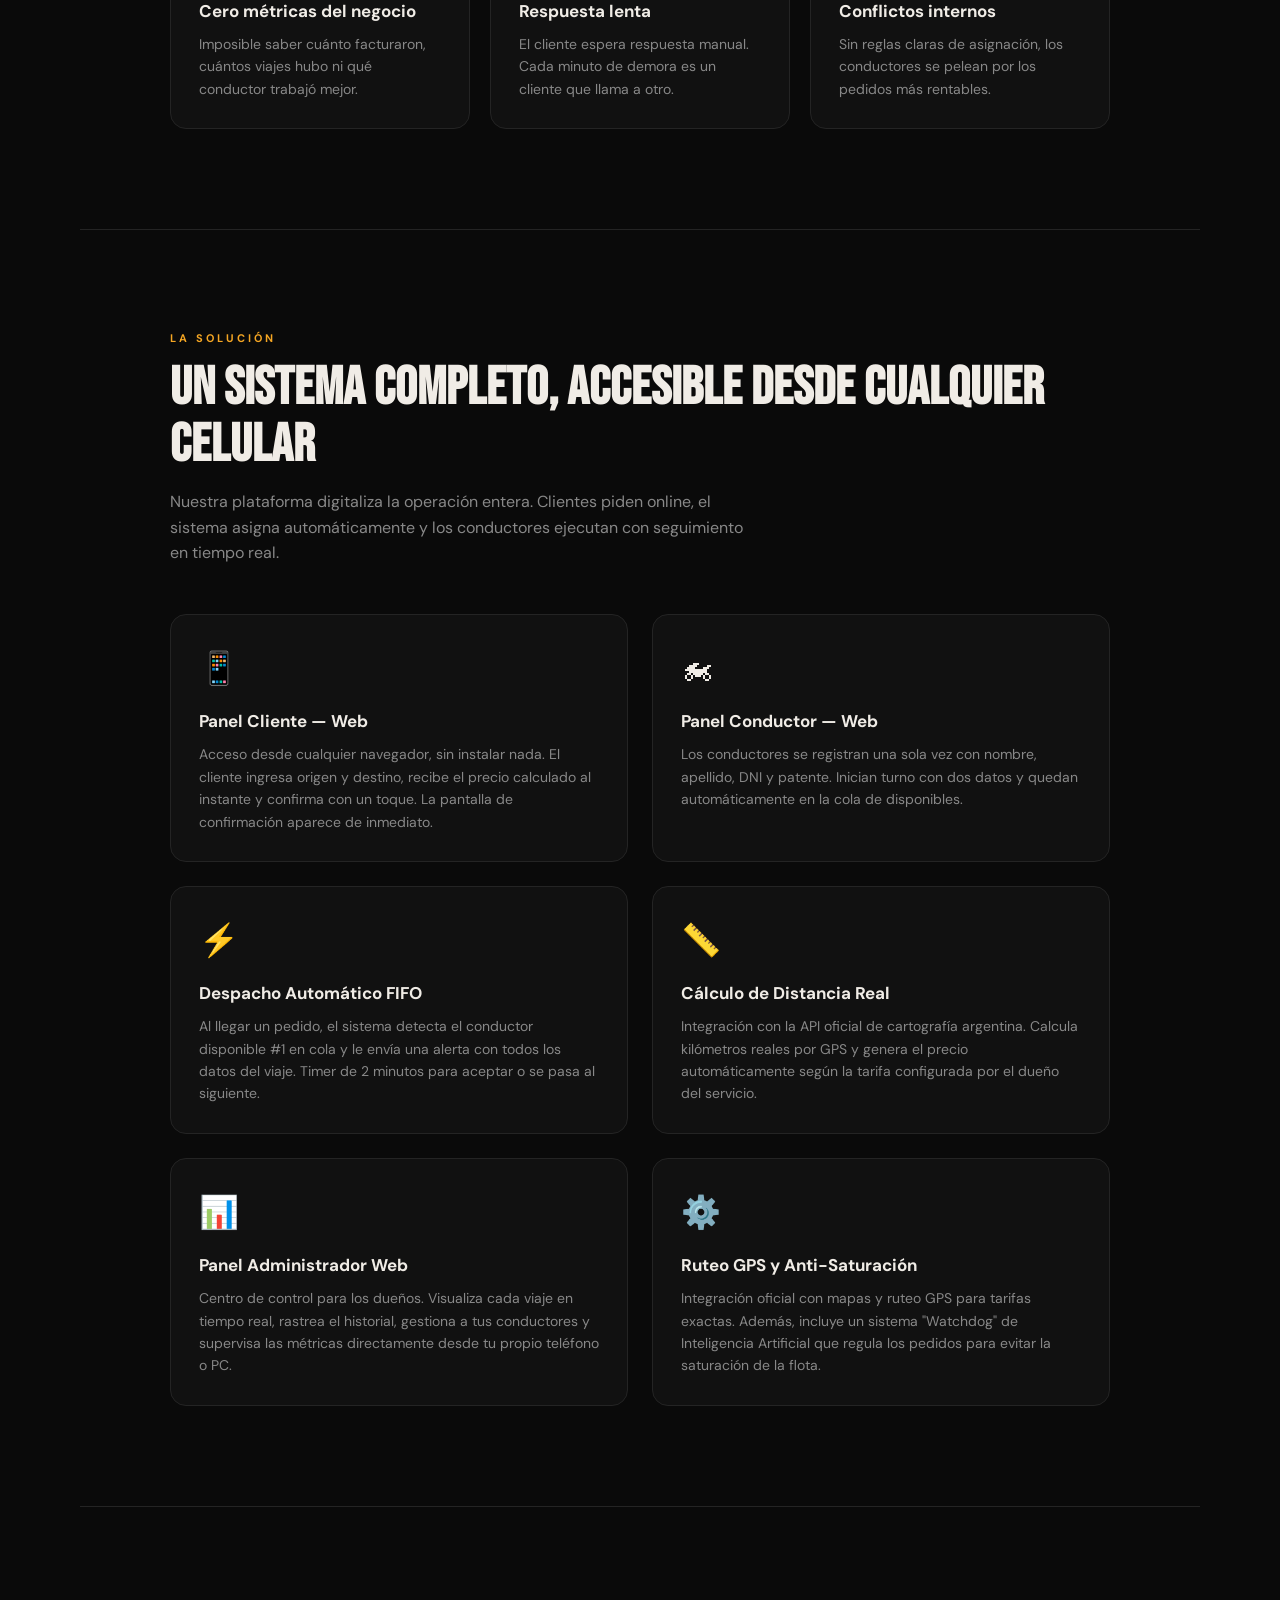
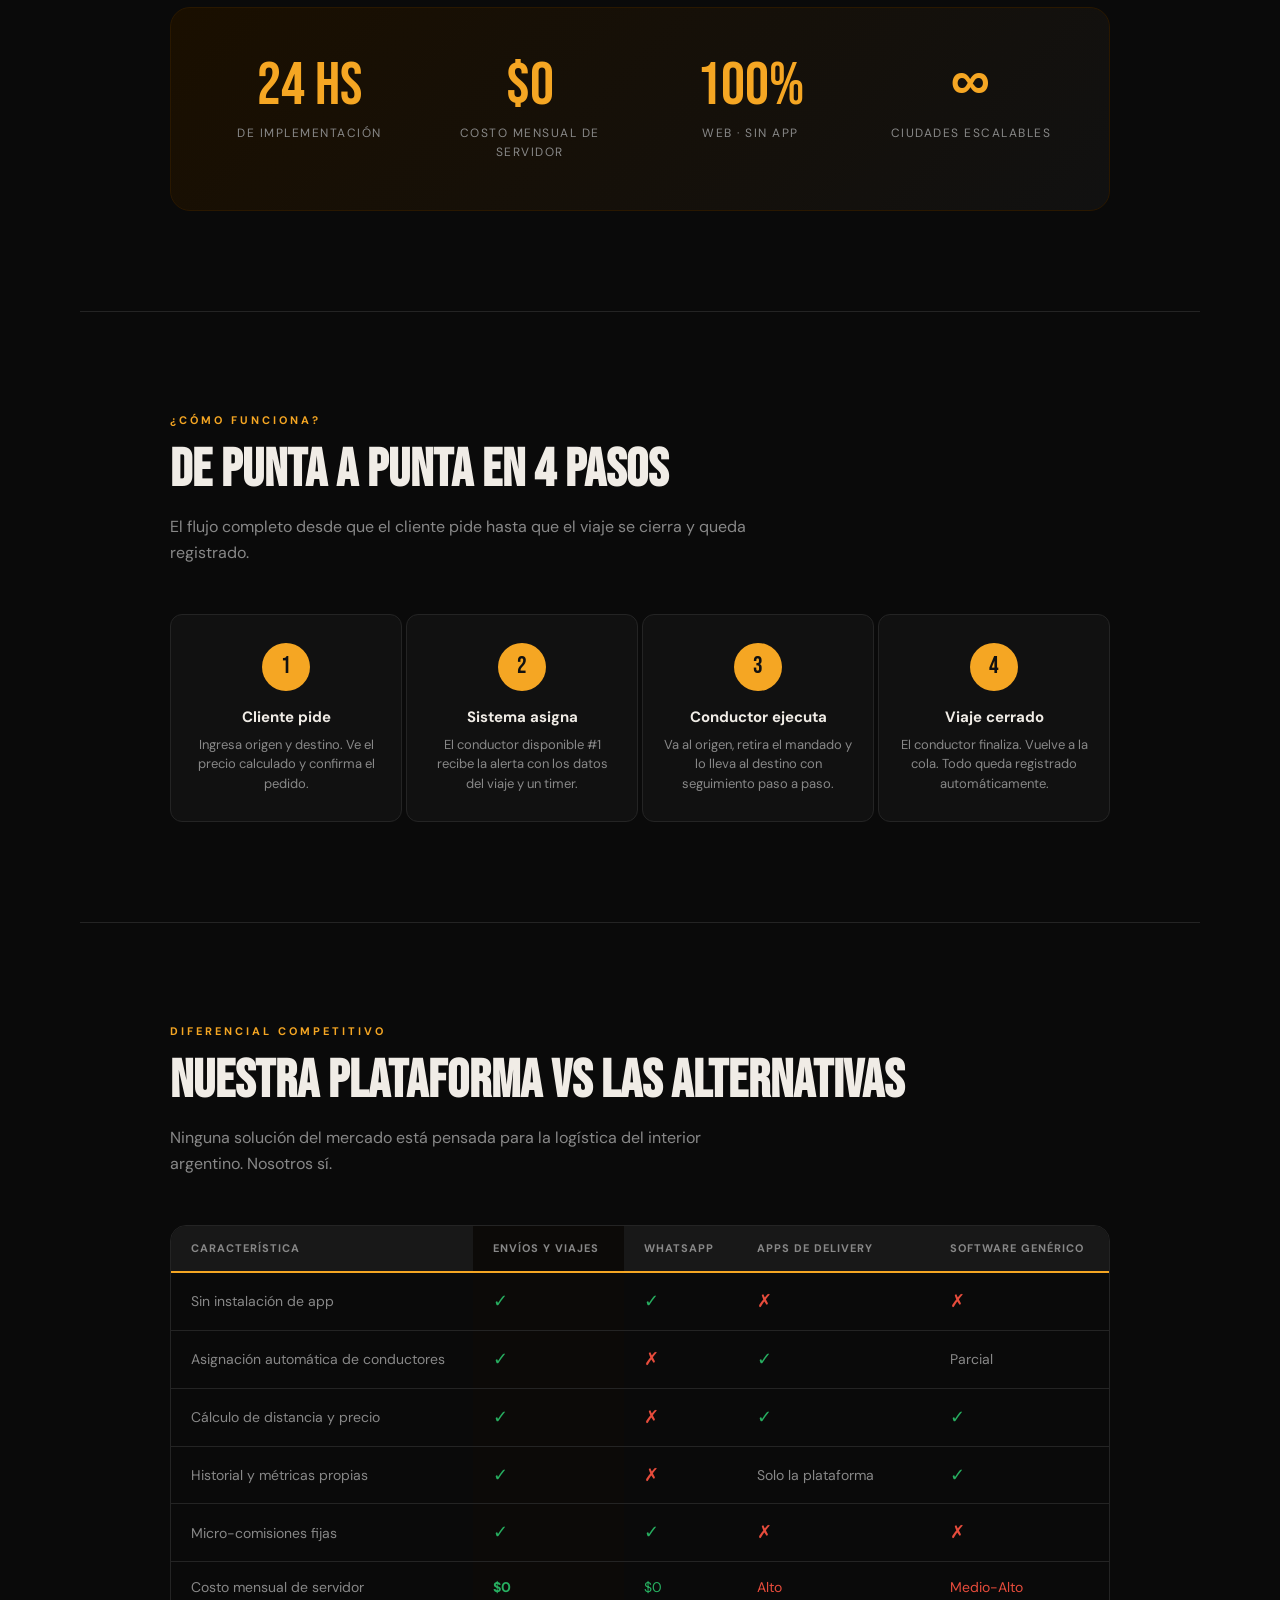
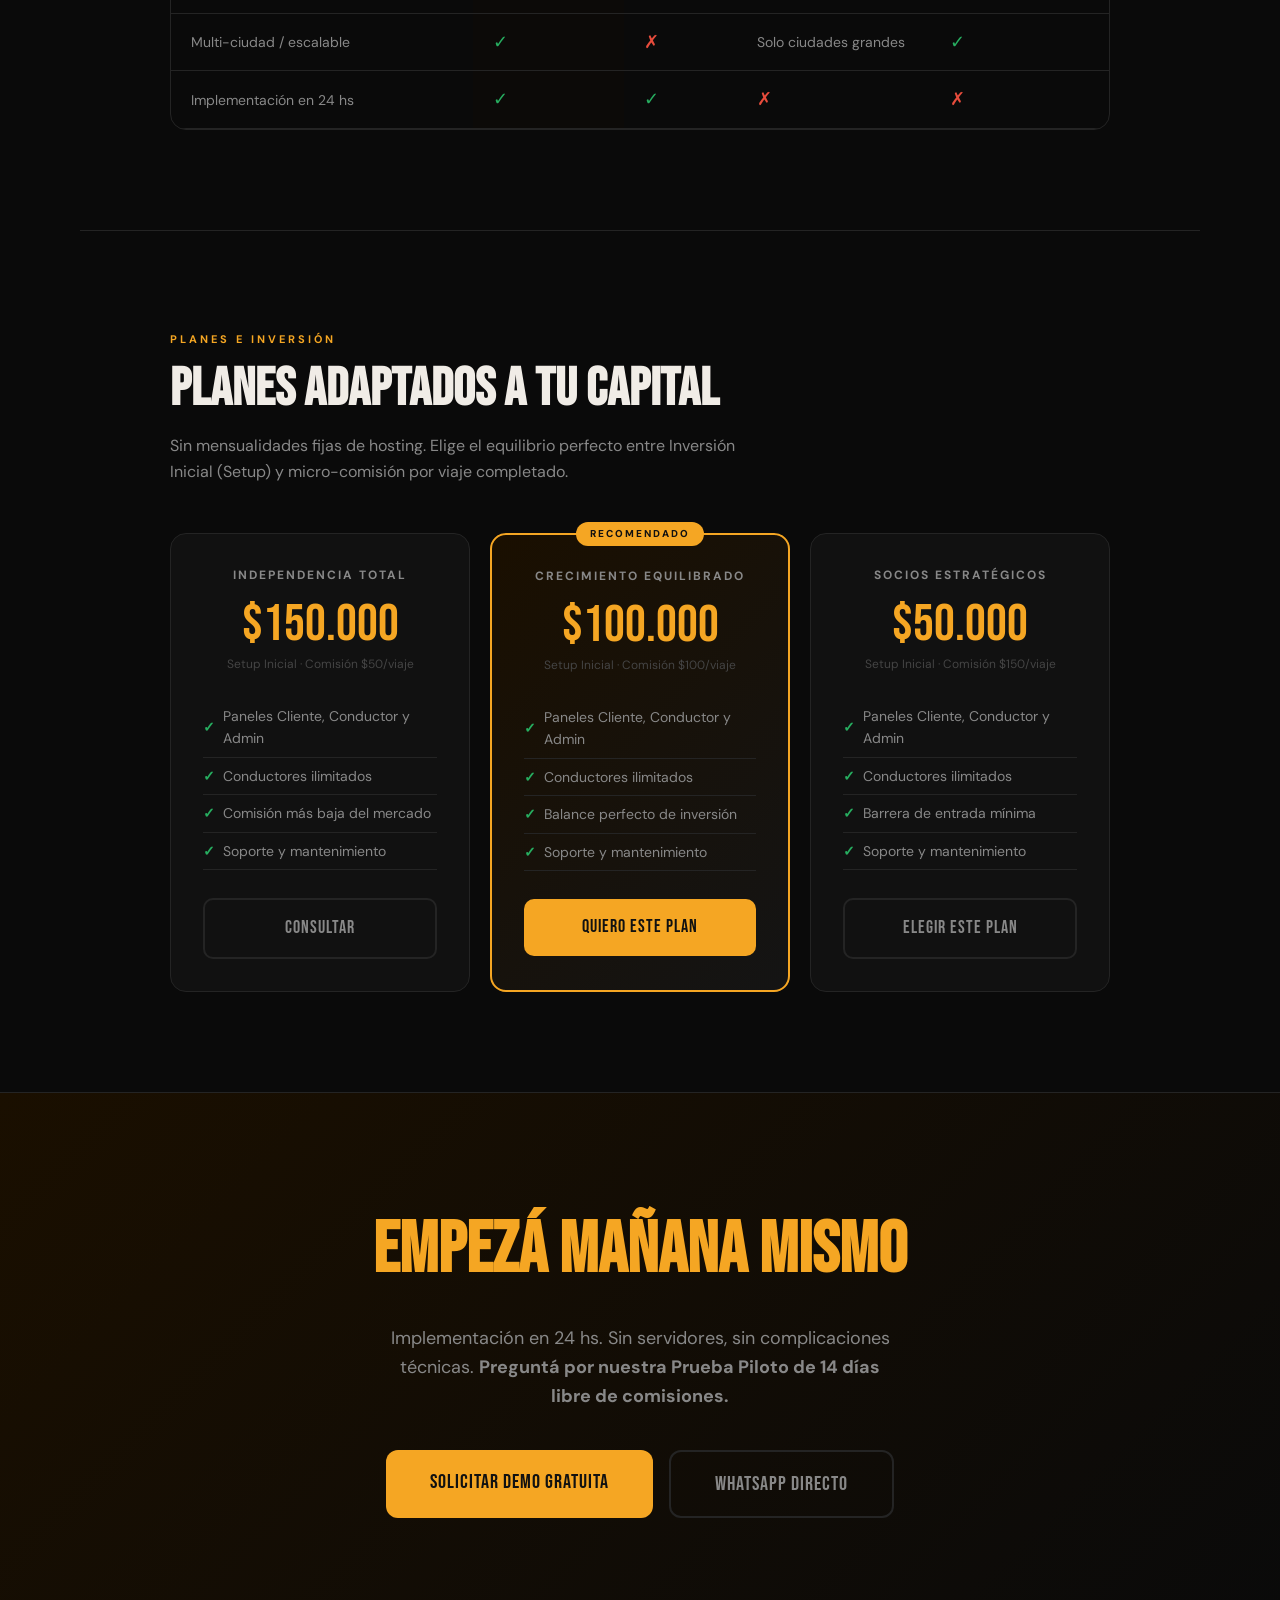
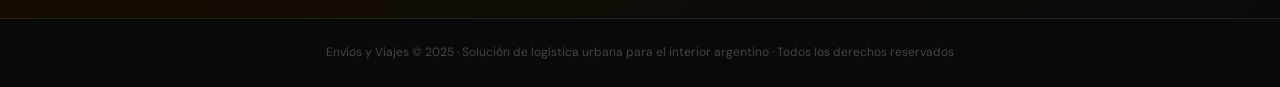
==== commit 5b40e2dc: "Add files via upload" ====
--- a/index.html
+++ b/index.html
@@ -3,7 +3,7 @@
 <head>
 <meta charset="UTF-8">
 <meta name="viewport" content="width=device-width, initial-scale=1">
-<title>Motomandado — Carpeta Corporativa</title>
+<title>Envíos y Viajes — Carpeta Corporativa</title>
 <link href="https://fonts.googleapis.com/css2?family=Bebas+Neue&family=DM+Sans:wght@300;400;500;600;700&display=swap" rel="stylesheet">
 <style>
 *{box-sizing:border-box;margin:0;padding:0}
@@ -19,7 +19,7 @@
 
 /* PORTADA */
 .portada{min-height:100vh;display:flex;align-items:center;background:radial-gradient(ellipse 70% 70% at 50% 50%,#1a0f00 0%,var(--bg) 70%);padding:100px 80px 60px;position:relative;overflow:hidden}
-.portada::before{content:'🏍';position:absolute;right:10%;top:50%;transform:translateY(-50%);font-size:280px;opacity:.05;pointer-events:none}
+.portada::before{content:'🏍 🚗';position:absolute;right:5%;top:50%;transform:translateY(-50%);font-size:220px;opacity:.05;pointer-events:none;white-space:nowrap}
 .portada-inner{max-width:700px}
 .portada-badge{display:inline-flex;align-items:center;gap:8px;background:#1a0f00;border:1px solid var(--acc);color:var(--acc);padding:6px 16px;border-radius:20px;font-size:11px;font-weight:700;letter-spacing:2px;text-transform:uppercase;margin-bottom:28px}
 .portada h1{font-family:'Bebas Neue',cursive;font-size:clamp(72px,12vw,130px);color:var(--acc);line-height:.9;letter-spacing:1px;margin-bottom:24px}
@@ -110,7 +110,7 @@
 <body>
 
 <nav>
-  <div class="nav-brand">🏍 Motomandado</div>
+  <div class="nav-brand">🚀 Envíos y Viajes</div>
   <div class="nav-links">
     <a href="#problema">Problema</a>
     <a href="#solucion">Solución</a>
@@ -125,7 +125,7 @@
 <div class="portada">
   <div class="portada-inner">
     <div class="portada-badge">🏍 Carpeta Comercial 2025</div>
-    <h1>Moto<br>Mandado</h1>
+    <h1>Envíos<br>& Viajes</h1>
     <p class="portada-sub">La plataforma <strong>llave en mano</strong> para digitalizar el servicio de mandadería en cualquier ciudad argentina.</p>
     <div class="portada-tags">
       <span class="tag hi">✓ Sin app que instalar</span>
@@ -184,7 +184,7 @@
 <section class="sec" id="solucion">
   <div class="sec-label">La solución</div>
   <h2 class="sec-title">Un sistema completo, accesible desde cualquier celular</h2>
-  <p class="sec-desc">Motomandado digitaliza la operación entera. Clientes piden online, el sistema asigna automáticamente y los conductores ejecutan con seguimiento en tiempo real.</p>
+  <p class="sec-desc">Nuestra plataforma digitaliza la operación entera. Clientes piden online, el sistema asigna automáticamente y los conductores ejecutan con seguimiento en tiempo real.</p>
   <div class="grid-2">
     <div class="card">
       <span class="card-ico">📱</span>
@@ -267,13 +267,13 @@
 <!-- DIFERENCIAL -->
 <section class="sec" id="diferencial">
   <div class="sec-label">Diferencial competitivo</div>
-  <h2 class="sec-title">Motomandado vs las alternativas</h2>
-  <p class="sec-desc">Ninguna solución del mercado está pensada para mandaderías del interior argentino. Motomandado sí.</p>
+  <h2 class="sec-title">Nuestra plataforma vs las alternativas</h2>
+  <p class="sec-desc">Ninguna solución del mercado está pensada para la logística del interior argentino. Nosotros sí.</p>
   <div style="overflow-x:auto;border-radius:16px;border:1px solid var(--s3)">
     <table>
       <tr>
         <th>Característica</th>
-        <th class="hi-col">Motomandado</th>
+        <th class="hi-col">Envíos y Viajes</th>
         <th>WhatsApp</th>
         <th>Apps de delivery</th>
         <th>Software genérico</th>
@@ -356,7 +356,7 @@
         <li>Comisión más baja del mercado</li>
         <li>Soporte y mantenimiento</li>
       </ul>
-      <a href="https://wa.me/5491166508379?text=Hola!%20Me%20interesa%20adquirir%20un%20plan%20de%20Motomandado" class="btn btn-out" target="_blank">Consultar</a>
+      <a href="https://wa.me/5491166508379?text=Hola!%20Me%20interesa%20adquirir%20un%20plan%20del%20sistema" class="btn btn-out" target="_blank">Consultar</a>
     </div>
     <div class="plan featured">
       <div class="plan-name">Crecimiento Equilibrado</div>
@@ -368,7 +368,7 @@
         <li>Balance perfecto de inversión</li>
         <li>Soporte y mantenimiento</li>
       </ul>
-      <a href="https://wa.me/5491166508379?text=Hola!%20Me%20interesa%20el%20Plan%20Equilibrado%20de%20Motomandado" class="btn btn-acc" target="_blank">Quiero este plan</a>
+      <a href="https://wa.me/5491166508379?text=Hola!%20Me%20interesa%20el%20Plan%20Equilibrado" class="btn btn-acc" target="_blank">Quiero este plan</a>
     </div>
     <div class="plan">
       <div class="plan-name">Socios Estratégicos</div>
@@ -380,7 +380,7 @@
         <li>Barrera de entrada mínima</li>
         <li>Soporte y mantenimiento</li>
       </ul>
-      <a href="https://wa.me/5491166508379?text=Hola!%20Me%20interesa%20el%20Plan%20Socios%20Estrategicos%20de%20Motomandado" class="btn btn-out" target="_blank">Elegir este plan</a>
+      <a href="https://wa.me/5491166508379?text=Hola!%20Me%20interesa%20el%20Plan%20Socios%20Estrategicos" class="btn btn-out" target="_blank">Elegir este plan</a>
     </div>
   </div>
 </section>
@@ -390,12 +390,12 @@
   <h2>Empezá mañana mismo</h2>
   <p>Implementación en 24 hs. Sin servidores, sin complicaciones técnicas. <strong>Preguntá por nuestra Prueba Piloto de 14 días libre de comisiones.</strong></p>
   <div class="cta-row">
-    <a href="https://wa.me/5491166508379?text=Hola!%20Quiero%20solicitar%20una%20demo%20del%20sistema%20Motomandado" class="p" target="_blank">Solicitar demo gratuita</a>
-    <a href="https://wa.me/5491166508379?text=Hola!%20Tengo%20algunas%20consultas%20sobre%20Motomandado" class="s" target="_blank">WhatsApp directo</a>
+    <a href="https://wa.me/5491166508379?text=Hola!%20Quiero%20solicitar%20una%20demo%20del%20sistema" class="p" target="_blank">Solicitar demo gratuita</a>
+    <a href="https://wa.me/5491166508379?text=Hola!%20Tengo%20algunas%20consultas%20sobre%20el%20sistema" class="s" target="_blank">WhatsApp directo</a>
   </div>
 </div>
 
-<footer>Motomandado © 2025 · Solución de logística urbana para el interior argentino · Todos los derechos reservados</footer>
+<footer>Envíos y Viajes © 2025 · Solución de logística urbana para el interior argentino · Todos los derechos reservados</footer>
 
 </body>
 </html>
